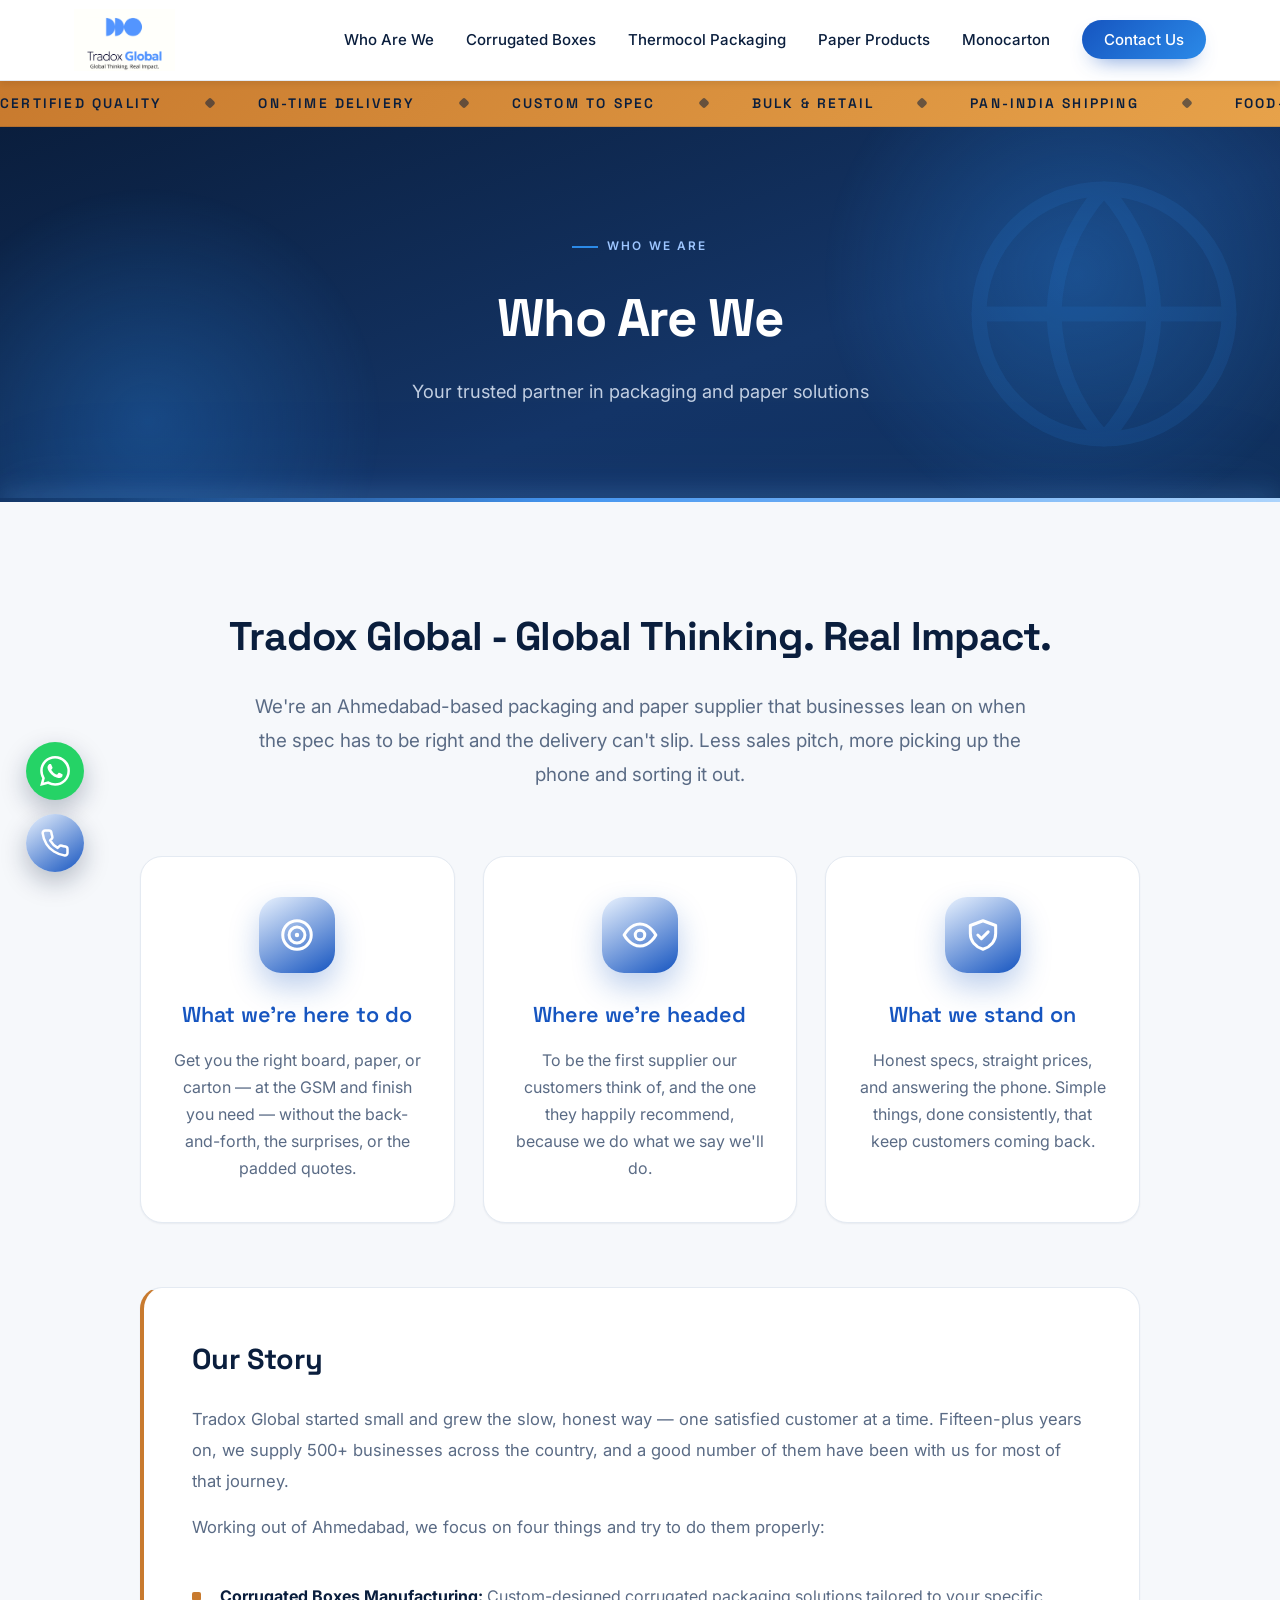
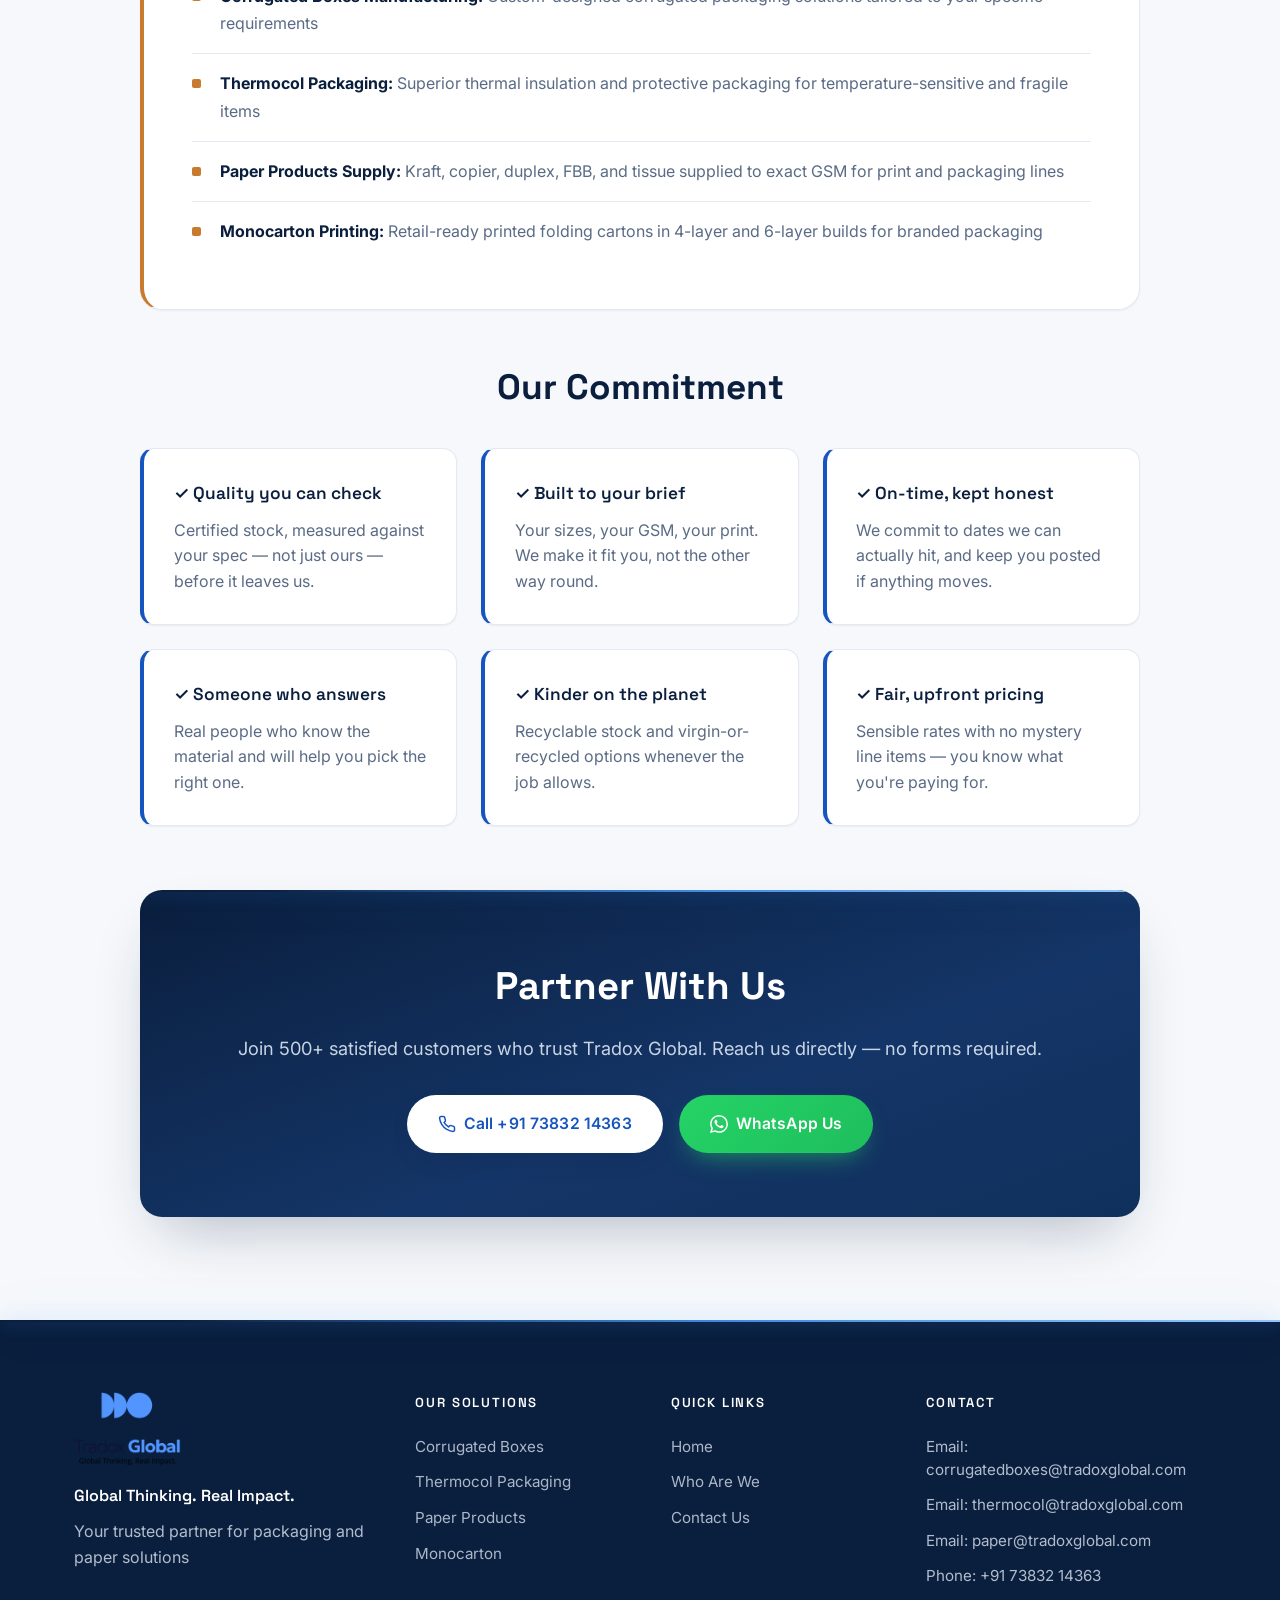
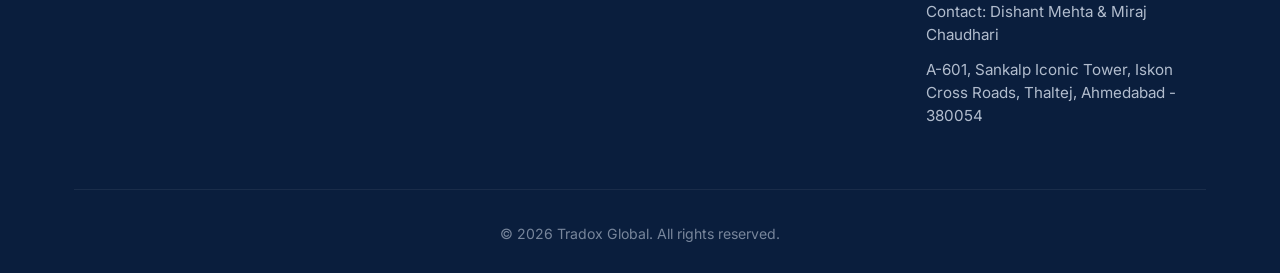
==== about.html @ 4d8f0512 "Add Tradox 'DDO' mark as favicon across all pages Co-authored-by: Cursor <cursoragent@cursor.com>" ====
<!DOCTYPE html>
<html lang="en">
<head>
    <meta charset="UTF-8">
    <meta name="viewport" content="width=device-width, initial-scale=1.0">
    <title>Who Are We - Tradox Global</title>
    <link rel="preconnect" href="https://fonts.googleapis.com">
    <link rel="preconnect" href="https://fonts.gstatic.com" crossorigin>
    <link href="https://fonts.googleapis.com/css2?family=Inter:wght@400;500;600;700&family=Space+Grotesk:wght@500;600;700&display=swap" rel="stylesheet">
    <link rel="stylesheet" href="styles.css">
    <link rel="icon" type="image/svg+xml" href="/favicon.svg">
    <link rel="alternate icon" href="/logo.png">
    <link rel="apple-touch-icon" href="/logo.png">
</head>
<body>
    <!-- Navigation -->
    <nav class="navbar">
        <div class="container">
            <div class="nav-wrapper">
                <div class="logo">
                    <a href="/">
                        <img src="logo.png" alt="Tradox Global" class="logo-img">
                    </a>
                </div>
                <ul class="nav-menu" id="navMenu">
                    <li><a href="/about" class="active">Who Are We</a></li>
                    <li><a href="/corrugated-boxes">Corrugated Boxes</a></li>
                    <li><a href="/thermocol-packaging">Thermocol Packaging</a></li>
                    <li><a href="/paper-products">Paper Products</a></li>
                    <li><a href="/monocarton">Monocarton</a></li>
                    <li><a href="/contact">Contact Us</a></li>
                </ul>
                <button class="mobile-menu-toggle" id="mobileMenuToggle">
                    <span></span>
                    <span></span>
                    <span></span>
                </button>
            </div>
        </div>
    </nav>

    <!-- Capabilities ribbon -->
    <div class="marquee" aria-hidden="true">
        <div class="marquee-track">
            <span class="marquee-item">Certified quality</span>
            <span class="marquee-item">On-time delivery</span>
            <span class="marquee-item">Custom to spec</span>
            <span class="marquee-item">Bulk &amp; retail</span>
            <span class="marquee-item">Pan-India shipping</span>
            <span class="marquee-item">Food-grade options</span>
            <span class="marquee-item">Recyclable stock</span>
            <span class="marquee-item">Engineered protection</span>
            <span class="marquee-item">Certified quality</span>
            <span class="marquee-item">On-time delivery</span>
            <span class="marquee-item">Custom to spec</span>
            <span class="marquee-item">Bulk &amp; retail</span>
            <span class="marquee-item">Pan-India shipping</span>
            <span class="marquee-item">Food-grade options</span>
            <span class="marquee-item">Recyclable stock</span>
            <span class="marquee-item">Engineered protection</span>
        </div>
    </div>

    <!-- Page Hero -->
    <section class="page-hero">
        <div class="page-hero-visual" aria-hidden="true">
            <svg viewBox="0 0 24 24" fill="none" stroke="currentColor" stroke-width="1.2" stroke-linecap="round" stroke-linejoin="round">
                <circle cx="12" cy="12" r="10"></circle>
                <line x1="2" y1="12" x2="22" y2="12"></line>
                <path d="M12 2a15.3 15.3 0 0 1 4 10 15.3 15.3 0 0 1-4 10 15.3 15.3 0 0 1-4-10 15.3 15.3 0 0 1 4-10z"></path>
            </svg>
        </div>
        <div class="container">
            <span class="eyebrow">Who we are</span>
            <h1>Who Are We</h1>
            <p>Your trusted partner in packaging and paper solutions</p>
        </div>
        <div class="page-hero-flute" aria-hidden="true"></div>
    </section>

    <!-- About Section -->
    <section class="products-section">
        <div class="container">
            <div class="about-content">
                <div class="about-intro">
                    <h2>Tradox Global - Global Thinking. Real Impact.</h2>
                    <p class="lead-text">We're an Ahmedabad-based packaging and paper supplier that businesses lean on when the spec has to be right and the delivery can't slip. Less sales pitch, more picking up the phone and sorting it out.</p>
                </div>

                <div class="about-grid">
                    <div class="about-card">
                        <div class="about-icon">
                            <svg viewBox="0 0 24 24" aria-hidden="true">
                                <circle cx="12" cy="12" r="9"/>
                                <circle cx="12" cy="12" r="5"/>
                                <circle cx="12" cy="12" r="1.4" fill="currentColor" stroke="none"/>
                            </svg>
                        </div>
                        <h3>What we're here to do</h3>
                        <p>Get you the right board, paper, or carton — at the GSM and finish you need — without the back-and-forth, the surprises, or the padded quotes.</p>
                    </div>

                    <div class="about-card">
                        <div class="about-icon">
                            <svg viewBox="0 0 24 24" aria-hidden="true">
                                <path d="M2 12s3.6-7 10-7 10 7 10 7-3.6 7-10 7S2 12 2 12Z"/>
                                <circle cx="12" cy="12" r="3"/>
                            </svg>
                        </div>
                        <h3>Where we're headed</h3>
                        <p>To be the first supplier our customers think of, and the one they happily recommend, because we do what we say we'll do.</p>
                    </div>

                    <div class="about-card">
                        <div class="about-icon">
                            <svg viewBox="0 0 24 24" aria-hidden="true">
                                <path d="M12 3 L20 6 V11 C20 16 16.5 19.5 12 21 C7.5 19.5 4 16 4 11 V6 Z"/>
                                <path d="M8.75 12 L11 14.25 L15.25 10"/>
                            </svg>
                        </div>
                        <h3>What we stand on</h3>
                        <p>Honest specs, straight prices, and answering the phone. Simple things, done consistently, that keep customers coming back.</p>
                    </div>
                </div>

                <div class="about-story">
                    <h2>Our Story</h2>
                    <p>Tradox Global started small and grew the slow, honest way — one satisfied customer at a time. Fifteen-plus years on, we supply 500+ businesses across the country, and a good number of them have been with us for most of that journey.</p>
                    <p>Working out of Ahmedabad, we focus on four things and try to do them properly:</p>
                    <ul class="about-list">
                        <li><strong>Corrugated Boxes Manufacturing:</strong> Custom-designed corrugated packaging solutions tailored to your specific requirements</li>
                        <li><strong>Thermocol Packaging:</strong> Superior thermal insulation and protective packaging for temperature-sensitive and fragile items</li>
                        <li><strong>Paper Products Supply:</strong> Kraft, copier, duplex, FBB, and tissue supplied to exact GSM for print and packaging lines</li>
                        <li><strong>Monocarton Printing:</strong> Retail-ready printed folding cartons in 4-layer and 6-layer builds for branded packaging</li>
                    </ul>
                </div>

                <div class="about-commitment">
                    <h2>Our Commitment</h2>
                    <div class="commitment-grid">
                        <div class="commitment-item">
                            <h4>✓ Quality you can check</h4>
                            <p>Certified stock, measured against your spec — not just ours — before it leaves us.</p>
                        </div>
                        <div class="commitment-item">
                            <h4>✓ Built to your brief</h4>
                            <p>Your sizes, your GSM, your print. We make it fit you, not the other way round.</p>
                        </div>
                        <div class="commitment-item">
                            <h4>✓ On-time, kept honest</h4>
                            <p>We commit to dates we can actually hit, and keep you posted if anything moves.</p>
                        </div>
                        <div class="commitment-item">
                            <h4>✓ Someone who answers</h4>
                            <p>Real people who know the material and will help you pick the right one.</p>
                        </div>
                        <div class="commitment-item">
                            <h4>✓ Kinder on the planet</h4>
                            <p>Recyclable stock and virgin-or-recycled options whenever the job allows.</p>
                        </div>
                        <div class="commitment-item">
                            <h4>✓ Fair, upfront pricing</h4>
                            <p>Sensible rates with no mystery line items — you know what you're paying for.</p>
                        </div>
                    </div>
                </div>

                <div class="about-cta">
                    <h2>Partner With Us</h2>
                    <p>Join 500+ satisfied customers who trust Tradox Global. Reach us directly &mdash; no forms required.</p>
                    <div class="cta-buttons">
                        <a href="tel:+917383214363" class="btn btn-white">
                            <svg viewBox="0 0 24 24" fill="none" stroke="currentColor" stroke-width="2" stroke-linecap="round" stroke-linejoin="round"><path d="M22 16.92v3a2 2 0 0 1-2.18 2 19.79 19.79 0 0 1-8.63-3.07 19.5 19.5 0 0 1-6-6 19.79 19.79 0 0 1-3.07-8.67A2 2 0 0 1 4.11 2h3a2 2 0 0 1 2 1.72c.13.96.36 1.9.7 2.81a2 2 0 0 1-.45 2.11L8.09 9.91a16 16 0 0 0 6 6l1.27-1.27a2 2 0 0 1 2.11-.45c.9.34 1.85.57 2.81.7A2 2 0 0 1 22 16.92z"></path></svg>
                            Call +91 73832 14363
                        </a>
                        <a href="https://wa.me/917383214363" class="btn btn-whatsapp" target="_blank" rel="noopener">
                            <svg viewBox="0 0 24 24" fill="currentColor" aria-hidden="true"><path d="M17.472 14.382c-.297-.149-1.758-.867-2.03-.967-.273-.099-.471-.148-.67.15-.197.297-.767.966-.94 1.164-.173.199-.347.223-.644.075-.297-.15-1.255-.463-2.39-1.475-.883-.788-1.48-1.761-1.653-2.059-.173-.297-.018-.458.13-.606.134-.133.298-.347.446-.52.149-.174.198-.298.298-.497.099-.198.05-.371-.025-.52-.075-.149-.669-1.612-.916-2.207-.242-.579-.487-.5-.669-.51-.173-.008-.371-.01-.57-.01-.198 0-.52.074-.792.372-.272.297-1.04 1.016-1.04 2.479 0 1.462 1.065 2.875 1.213 3.074.149.198 2.096 3.2 5.077 4.487.709.306 1.262.489 1.694.625.712.227 1.36.195 1.871.118.571-.085 1.758-.719 2.006-1.413.248-.694.248-1.289.173-1.413-.074-.124-.272-.198-.57-.347m-5.421 7.403h-.004a9.87 9.87 0 01-5.031-1.378l-.361-.214-3.741.982.998-3.648-.235-.374a9.86 9.86 0 01-1.51-5.26c.001-5.45 4.436-9.884 9.888-9.884 2.64 0 5.122 1.03 6.988 2.898a9.825 9.825 0 012.893 6.994c-.003 5.45-4.437 9.884-9.885 9.884m8.413-18.297A11.815 11.815 0 0012.05 0C5.495 0 .16 5.335.157 11.892c0 2.096.547 4.142 1.588 5.945L.057 24l6.305-1.654a11.882 11.882 0 005.683 1.448h.005c6.554 0 11.89-5.335 11.893-11.893a11.821 11.821 0 00-3.48-8.413z"></path></svg>
                            WhatsApp Us
                        </a>
                    </div>
                </div>
            </div>
        </div>
    </section>

    <!-- Footer -->
    <footer class="footer">
        <div class="container">
            <div class="footer-grid">
                <div class="footer-col">
                    <img src="logo-white.png" alt="Tradox Global" class="footer-logo">
                    <p class="footer-tagline">Global Thinking. Real Impact.</p>
                    <p>Your trusted partner for packaging and paper solutions</p>
                </div>
                
                <div class="footer-col">
                    <h4>Our Solutions</h4>
                    <ul>
                        <li><a href="/corrugated-boxes">Corrugated Boxes</a></li>
                        <li><a href="/thermocol-packaging">Thermocol Packaging</a></li>
                        <li><a href="/paper-products">Paper Products</a></li>
                    <li><a href="/monocarton">Monocarton</a></li>
                    </ul>
                </div>
                
                <div class="footer-col">
                    <h4>Quick Links</h4>
                    <ul>
                        <li><a href="/">Home</a></li>
                        <li><a href="/about">Who Are We</a></li>
                        <li><a href="/contact">Contact Us</a></li>
                    </ul>
                </div>
                
                <div class="footer-col">
                    <h4>Contact</h4>
                    <ul>
                        <li>Email: corrugatedboxes@tradoxglobal.com</li>
                        <li>Email: thermocol@tradoxglobal.com</li>
                        <li>Email: paper@tradoxglobal.com</li>
                        <li>Phone: +91 73832 14363</li>
                        <li>Contact: Dishant Mehta &amp; Miraj Chaudhari</li>
                        <li>A-601, Sankalp Iconic Tower, Iskon Cross Roads, Thaltej, Ahmedabad - 380054</li>
                    </ul>
                </div>
            </div>
            
            <div class="footer-bottom">
                <p>&copy; 2026 Tradox Global. All rights reserved.</p>
            </div>
        </div>
    </footer>

    <!-- Floating quick-contact buttons (Google Ads / GA4 trackable) -->
    <div class="floating-contact" aria-label="Quick contact">
        <a href="https://wa.me/917383214363?text=Hi%20Tradox%20Global%2C%20I%27d%20like%20to%20enquire%20about%20your%20products." class="fab fab-whatsapp" target="_blank" rel="noopener" data-ga-event="whatsapp_click" data-ga-label="floating_button" aria-label="Chat with us on WhatsApp">
            <svg viewBox="0 0 24 24" fill="currentColor" aria-hidden="true"><path d="M17.472 14.382c-.297-.149-1.758-.867-2.03-.967-.273-.099-.471-.148-.67.15-.197.297-.767.966-.94 1.164-.173.199-.347.223-.644.075-.297-.15-1.255-.463-2.39-1.475-.883-.788-1.48-1.761-1.653-2.059-.173-.297-.018-.458.13-.606.134-.133.298-.347.446-.52.149-.174.198-.298.298-.497.099-.198.05-.371-.025-.52-.075-.149-.669-1.612-.916-2.207-.242-.579-.487-.5-.669-.51-.173-.008-.371-.01-.57-.01-.198 0-.52.074-.792.372-.272.297-1.04 1.016-1.04 2.479 0 1.462 1.065 2.875 1.213 3.074.149.198 2.096 3.2 5.077 4.487.709.306 1.262.489 1.694.625.712.227 1.36.195 1.871.118.571-.085 1.758-.719 2.006-1.413.248-.694.248-1.289.173-1.413-.074-.124-.272-.198-.57-.347m-5.421 7.403h-.004a9.87 9.87 0 01-5.031-1.378l-.361-.214-3.741.982.998-3.648-.235-.374a9.86 9.86 0 01-1.51-5.26c.001-5.45 4.436-9.884 9.888-9.884 2.64 0 5.122 1.03 6.988 2.898a9.825 9.825 0 012.893 6.994c-.003 5.45-4.437 9.884-9.885 9.884m8.413-18.297A11.815 11.815 0 0012.05 0C5.495 0 .16 5.335.157 11.892c0 2.096.547 4.142 1.588 5.945L.057 24l6.305-1.654a11.882 11.882 0 005.683 1.448h.005c6.554 0 11.89-5.335 11.893-11.893a11.821 11.821 0 00-3.48-8.413z"></path></svg>
            <span class="fab-label">Chat on WhatsApp</span>
        </a>
        <a href="tel:+917383214363" class="fab fab-call" data-ga-event="call_click" data-ga-label="floating_button" aria-label="Call us">
            <svg viewBox="0 0 24 24" fill="none" stroke="currentColor" stroke-width="2" stroke-linecap="round" stroke-linejoin="round"><path d="M22 16.92v3a2 2 0 0 1-2.18 2 19.79 19.79 0 0 1-8.63-3.07 19.5 19.5 0 0 1-6-6 19.79 19.79 0 0 1-3.07-8.67A2 2 0 0 1 4.11 2h3a2 2 0 0 1 2 1.72c.13.96.36 1.9.7 2.81a2 2 0 0 1-.45 2.11L8.09 9.91a16 16 0 0 0 6 6l1.27-1.27a2 2 0 0 1 2.11-.45c.9.34 1.85.57 2.81.7A2 2 0 0 1 22 16.92z"></path></svg>
            <span class="fab-label">Call us</span>
        </a>
    </div>

    <script src="script.js"></script>
</body>
</html>
---- styles.css ----
/* ============================================================
   Tradox Global — Design System
   Direction: royal-blue "corporate trust" (ref: GCA) grounded in
   the product's own material — corrugated kraft + a fluted signature.
   Display: Space Grotesk · Body: Inter
   ============================================================ */

/* ---------- Reset ---------- */
*,
*::before,
*::after {
    margin: 0;
    padding: 0;
    box-sizing: border-box;
}

:root {
    /* Blue trust family */
    --ink: #0A1E3D;
    --ink-2: #12294D;
    --blue: #1655C0;
    --blue-2: #2B8AE8;
    --sky: #E9F2FE;
    --sky-line: #CFE2FB;

    /* Kraft accent — the corrugated-board note */
    --kraft: #C87A2E;
    --kraft-soft: #E7A24A;

    /* Neutrals */
    --paper: #F6F8FB;
    --card: #FFFFFF;
    --text: #14213A;
    --muted: #5A6B85;
    --line: #E4EAF2;
    --white: #FFFFFF;

    /* Effects */
    --shadow-sm: 0 1px 2px rgba(10, 30, 61, 0.06);
    --shadow: 0 10px 30px -12px rgba(10, 30, 61, 0.18);
    --shadow-lg: 0 28px 60px -24px rgba(10, 30, 61, 0.32);
    --ring: 0 0 0 1px var(--line);

    --r: 14px;
    --r-lg: 22px;
    --r-pill: 999px;

    --grad-blue: linear-gradient(135deg, #1655C0 0%, #2B8AE8 100%);
    --grad-ink: linear-gradient(160deg, #0A1E3D 0%, #143567 60%, #10305C 100%);

    /* Fluted divider (corrugated board edge) */
    --flute: url("data:image/svg+xml,%3Csvg xmlns='http://www.w3.org/2000/svg' width='36' height='14' viewBox='0 0 36 14'%3E%3Cpath d='M0 12 Q9 2 18 12 T36 12' fill='none' stroke='%23C87A2E' stroke-width='2'/%3E%3C/svg%3E");
    /* Same wave as an alpha mask so it can take any accent color */
    --flute-mask: url("data:image/svg+xml,%3Csvg xmlns='http://www.w3.org/2000/svg' width='36' height='12' viewBox='0 0 36 12'%3E%3Cpath d='M0 10 Q9 1 18 10 T36 10' fill='none' stroke='%23000' stroke-width='2.4'/%3E%3C/svg%3E");

    --section-y: clamp(4rem, 8vw, 7rem);

    /* Per-page accent (overridden by body theme classes) */
    --page-accent: #1655C0;
    --page-accent-2: #2B8AE8;
    --page-tint: #EAF2FE;
    --page-glow: rgba(43, 138, 232, 0.30);
}

/* Interior page themes, grounded in each product's material */
body.theme-kraft { --page-accent: #C0731F; --page-accent-2: #E7A24A; --page-tint: #FBF0E1; --page-glow: rgba(200, 122, 46, 0.34); }
body.theme-cyan  { --page-accent: #1487A6; --page-accent-2: #35B5D1; --page-tint: #E2F4F9; --page-glow: rgba(53, 181, 209, 0.32); }
body.theme-paper { --page-accent: #3F8552; --page-accent-2: #5FB27A; --page-tint: #E7F5EC; --page-glow: rgba(95, 178, 122, 0.32); }
body.theme-mono  { --page-accent: #7A4FB0; --page-accent-2: #A579D8; --page-tint: #F1EAFB; --page-glow: rgba(165, 121, 216, 0.32); }

/* ---------- Base ---------- */
html {
    scroll-behavior: smooth;
}

body {
    font-family: 'Inter', -apple-system, BlinkMacSystemFont, 'Segoe UI', Roboto, sans-serif;
    color: var(--text);
    background: var(--white);
    line-height: 1.65;
    -webkit-font-smoothing: antialiased;
    text-rendering: optimizeLegibility;
    overflow-x: hidden;
}

h1, h2, h3, h4,
.hero-title,
.stat-number,
.feature-index {
    font-family: 'Space Grotesk', 'Inter', sans-serif;
}

img { max-width: 100%; display: block; }

a { color: inherit; }

::selection {
    background: var(--kraft-soft);
    color: var(--ink);
}

.container {
    max-width: 1180px;
    margin: 0 auto;
    padding: 0 24px;
}

/* Shared eyebrow label — utility face, technical tracking */
.eyebrow {
    display: inline-flex;
    align-items: center;
    flex-wrap: wrap;
    gap: 0.35rem 0.55rem;
    max-width: 100%;
    font-size: 0.74rem;
    font-weight: 600;
    letter-spacing: 0.18em;
    text-transform: uppercase;
    color: var(--blue);
}

.eyebrow::before {
    content: "";
    width: 26px;
    height: 2px;
    background: var(--kraft);
    display: inline-block;
}

/* ---------- Section header ---------- */
.section-header {
    max-width: 640px;
    margin: 0 auto 3.25rem;
    text-align: center;
}

.section-header .eyebrow {
    justify-content: center;
    margin-bottom: 1rem;
}

.section-header h2 {
    font-size: clamp(1.9rem, 3.4vw, 2.6rem);
    font-weight: 700;
    line-height: 1.1;
    letter-spacing: -0.02em;
    color: var(--ink);
    margin-bottom: 0.9rem;
}

.section-header p {
    font-size: 1.06rem;
    color: var(--muted);
}

/* ---------- Buttons ---------- */
.btn {
    --pad-y: 15px;
    --pad-x: 30px;
    padding: var(--pad-y) var(--pad-x);
    border-radius: var(--r-pill);
    text-decoration: none;
    font-weight: 600;
    font-size: 0.98rem;
    letter-spacing: 0.01em;
    display: inline-flex;
    align-items: center;
    gap: 0.5rem;
    cursor: pointer;
    border: 1.5px solid transparent;
    transition: transform 0.25s ease, box-shadow 0.25s ease, background 0.25s ease, color 0.25s ease;
    position: relative;
    isolation: isolate;
}

.btn-primary {
    background: var(--grad-blue);
    color: var(--white);
    box-shadow: 0 12px 26px -12px rgba(22, 85, 192, 0.7);
}

.btn-primary:hover {
    transform: translateY(-3px);
    box-shadow: 0 20px 38px -14px rgba(22, 85, 192, 0.75);
}

/* Animated gradient ring — the trust cue borrowed from the reference,
   used only on the hero's primary action. */
@property --ring-angle {
    syntax: "<angle>";
    initial-value: 0deg;
    inherits: false;
}

@keyframes ringSpin {
    to { --ring-angle: 360deg; }
}

.btn-ring::before {
    content: "";
    position: absolute;
    inset: 0;
    border-radius: inherit;
    padding: 1.6px;
    background: conic-gradient(from var(--ring-angle),
        transparent 0deg, var(--kraft-soft) 90deg, #BFE0FF 180deg, var(--kraft-soft) 270deg, transparent 360deg);
    -webkit-mask: linear-gradient(#000 0 0) content-box, linear-gradient(#000 0 0);
    mask: linear-gradient(#000 0 0) content-box, linear-gradient(#000 0 0);
    -webkit-mask-composite: xor;
    mask-composite: exclude;
    animation: ringSpin 4s linear infinite;
    z-index: -1;
}

.btn-outline {
    background: transparent;
    color: var(--white);
    border-color: rgba(255, 255, 255, 0.45);
}

.btn-outline:hover {
    background: rgba(255, 255, 255, 0.1);
    border-color: var(--white);
    transform: translateY(-3px);
}

/* Ghost / white button (on dark CTA bands) */
.btn-white {
    background: var(--white);
    color: var(--blue);
    box-shadow: var(--shadow);
}

.btn-white:hover {
    transform: translateY(-3px);
    box-shadow: var(--shadow-lg);
    color: var(--ink);
}

.btn-large {
    --pad-y: 18px;
    --pad-x: 42px;
    font-size: 1.05rem;
}

/* WhatsApp action button */
.btn-whatsapp {
    background: linear-gradient(135deg, #25D366, #1EBE5D);
    color: var(--white);
    box-shadow: 0 12px 26px -12px rgba(37, 211, 102, 0.7);
}

.btn-whatsapp:hover {
    transform: translateY(-3px);
    box-shadow: 0 20px 38px -14px rgba(37, 211, 102, 0.8);
    color: var(--white);
}

.btn svg { width: 18px; height: 18px; flex-shrink: 0; }

/* Dual action group on CTA bands */
.cta-buttons {
    display: flex;
    gap: 1rem;
    justify-content: center;
    flex-wrap: wrap;
}

/* ---------- Navbar ---------- */
.navbar {
    position: sticky;
    top: 0;
    z-index: 1000;
    background: rgba(255, 255, 255, 0.82);
    backdrop-filter: saturate(180%) blur(14px);
    -webkit-backdrop-filter: saturate(180%) blur(14px);
    border-bottom: 1px solid var(--line);
    transition: box-shadow 0.3s ease;
}

.nav-wrapper {
    display: flex;
    justify-content: space-between;
    align-items: center;
    padding: 0.55rem 0;
}

.logo a { display: block; transition: opacity 0.3s ease; }
.logo a:hover { opacity: 0.85; }

.logo-img {
    height: 62px;
    width: auto;
    cursor: pointer;
}

.nav-menu {
    display: flex;
    list-style: none;
    gap: 2rem;
    align-items: center;
}

.nav-menu a {
    text-decoration: none;
    color: var(--ink);
    font-weight: 500;
    font-size: 0.94rem;
    position: relative;
    padding: 4px 0;
    transition: color 0.25s ease;
}

.nav-menu a:not(.active)::after {
    content: "";
    position: absolute;
    left: 0;
    bottom: -2px;
    width: 0;
    height: 2px;
    background: var(--kraft);
    transition: width 0.25s ease;
}

.nav-menu a:hover::after { width: 100%; }
.nav-menu a:hover { color: var(--blue); }

/* Contact Us as a solid pill */
.nav-menu li:last-child a {
    background: var(--grad-blue);
    color: var(--white);
    padding: 10px 22px;
    border-radius: var(--r-pill);
    box-shadow: 0 10px 22px -12px rgba(22, 85, 192, 0.8);
}

.nav-menu li:last-child a::after { display: none; }

.nav-menu li:last-child a:hover {
    color: var(--white);
    transform: translateY(-2px);
}

.nav-menu li:last-child a.active {
    background: var(--grad-blue);
    color: var(--white);
}

.mobile-menu-toggle {
    display: none;
    flex-direction: column;
    gap: 5px;
    background: none;
    border: none;
    cursor: pointer;
    padding: 6px;
}

.mobile-menu-toggle span {
    width: 26px;
    height: 2.5px;
    border-radius: 2px;
    background: var(--ink);
    transition: all 0.3s ease;
}

.mobile-menu-toggle.active span:nth-child(1) { transform: translateY(7.5px) rotate(45deg); }
.mobile-menu-toggle.active span:nth-child(2) { opacity: 0; }
.mobile-menu-toggle.active span:nth-child(3) { transform: translateY(-7.5px) rotate(-45deg); }

/* ---------- Hero ---------- */
.hero {
    position: relative;
    background: var(--grad-ink);
    color: var(--white);
    padding: clamp(3.5rem, 7vw, 6rem) 0 clamp(5rem, 9vw, 7.5rem);
    overflow: hidden;
}

/* Ambient glows */
.hero::before {
    content: "";
    position: absolute;
    top: -20%;
    right: -10%;
    width: 60vw;
    height: 60vw;
    max-width: 780px;
    max-height: 780px;
    background: radial-gradient(circle, rgba(43, 138, 232, 0.35) 0%, transparent 62%);
    pointer-events: none;
    will-change: transform;
    animation: glowDriftA 22s ease-in-out infinite;
}

.hero::after {
    content: "";
    position: absolute;
    bottom: -30%;
    left: -8%;
    width: 46vw;
    height: 46vw;
    max-width: 560px;
    max-height: 560px;
    background: radial-gradient(circle, rgba(200, 122, 46, 0.22) 0%, transparent 65%);
    pointer-events: none;
    will-change: transform;
    animation: glowDriftB 28s ease-in-out infinite;
}

@keyframes glowDriftA {
    0%, 100% { transform: translate(0, 0) scale(1); }
    50% { transform: translate(-4%, 5%) scale(1.14); }
}

@keyframes glowDriftB {
    0%, 100% { transform: translate(0, 0) scale(1); }
    50% { transform: translate(6%, -4%) scale(1.18); }
}

.hero > .container {
    position: relative;
    z-index: 2;
    display: grid;
    grid-template-columns: 1.05fr 0.95fr;
    gap: clamp(2rem, 5vw, 4.5rem);
    align-items: center;
}

.hero-content { text-align: left; max-width: 560px; min-width: 0; }

.hero .eyebrow { color: #9EC6FF; margin-bottom: 1.5rem; }
.hero .eyebrow::before { background: var(--kraft-soft); }

.hero-title {
    font-size: clamp(2.3rem, 5.6vw, 4rem);
    font-weight: 700;
    line-height: 1.03;
    letter-spacing: -0.03em;
    margin-bottom: 1.25rem;
    overflow-wrap: break-word;
}

.hero-title .accent {
    color: transparent;
    background: linear-gradient(100deg, var(--kraft) 0%, var(--kraft-soft) 30%, #FFD9A6 50%, var(--kraft-soft) 70%, var(--kraft) 100%);
    background-size: 220% auto;
    -webkit-background-clip: text;
    background-clip: text;
    animation: accentShimmer 6s ease-in-out infinite;
}

@keyframes accentShimmer {
    0%, 100% { background-position: 0% center; }
    50% { background-position: 100% center; }
}

.hero-subtitle {
    display: none; /* legacy — replaced by refined description */
}

.hero-description {
    font-size: 1.14rem;
    line-height: 1.7;
    color: rgba(233, 242, 254, 0.86);
    margin-bottom: 2.25rem;
    max-width: 520px;
}

.hero-cta {
    display: flex;
    gap: 1rem;
    flex-wrap: wrap;
}

/* Hero visual — stacked corrugated cartons in CSS/SVG */
.hero-visual {
    position: relative;
    justify-self: center;
    width: 100%;
    max-width: 420px;
    min-width: 0;
    aspect-ratio: 1 / 1;
    display: flex;
    align-items: center;
    justify-content: center;
}

.hero-visual .box-card {
    position: absolute;
    border-radius: 18px;
    background: rgba(255, 255, 255, 0.06);
    border: 1px solid rgba(255, 255, 255, 0.16);
    backdrop-filter: blur(6px);
    box-shadow: 0 30px 60px -30px rgba(0, 0, 0, 0.6);
}

.hero-visual .box-back {
    width: 74%;
    height: 74%;
    top: 6%;
    right: 4%;
    background: linear-gradient(160deg, rgba(43, 138, 232, 0.22), rgba(255, 255, 255, 0.03));
    animation: floatY 9s ease-in-out infinite;
}

.hero-visual .box-mid {
    width: 62%;
    height: 62%;
    bottom: 8%;
    left: 2%;
    background: linear-gradient(160deg, rgba(200, 122, 46, 0.2), rgba(255, 255, 255, 0.03));
    border-color: rgba(231, 162, 74, 0.4);
    animation: floatY 7.5s ease-in-out infinite;
    animation-delay: -1.5s;
}

@keyframes floatY {
    0%, 100% { transform: translateY(0); }
    50% { transform: translateY(-16px); }
}

.hero-visual .box-front {
    position: relative;
    z-index: 3;
    width: 58%;
    aspect-ratio: 1 / 1;
    display: grid;
    place-items: center;
    background: linear-gradient(155deg, rgba(255, 255, 255, 0.14), rgba(255, 255, 255, 0.04));
    border: 1px solid rgba(255, 255, 255, 0.3);
    color: #DCEBFF;
    animation: floatY 6s ease-in-out infinite;
}

.hero-visual .box-front svg { animation: rockGently 9s ease-in-out infinite; }

@keyframes rockGently {
    0%, 100% { transform: rotate(-5deg); }
    50% { transform: rotate(5deg); }
}

.hero-visual .box-front svg { width: 46%; height: 46%; }

/* Corrugated flute strip inside the front card */
.hero-visual .flute-strip {
    position: absolute;
    left: 8%;
    right: 8%;
    bottom: 12%;
    height: 14px;
    background-image: var(--flute);
    background-repeat: repeat-x;
    background-size: 36px 14px;
    opacity: 0.9;
    animation: fluteConveyor 1.4s linear infinite;
}

@keyframes fluteConveyor {
    to { background-position-x: -36px; }
}

/* ---------- Fluted divider between sections ---------- */
.flute-divider {
    height: 14px;
    background-image: var(--flute);
    background-repeat: repeat-x;
    background-size: 36px 14px;
    opacity: 0.55;
}

/* ---------- Hero stats — slim glass strip at the bottom of the hero ---------- */
.hero-stats {
    position: relative;
    z-index: 2;
    margin-top: clamp(2.5rem, 5vw, 3.75rem);
}

.stats-row {
    display: grid;
    grid-template-columns: repeat(5, 1fr);
    background: rgba(255, 255, 255, 0.05);
    border: 1px solid rgba(255, 255, 255, 0.12);
    border-radius: var(--r);
    overflow: hidden;
    backdrop-filter: blur(6px);
    -webkit-backdrop-filter: blur(6px);
}

.stat-item {
    display: flex;
    align-items: center;
    gap: 0.75rem;
    padding: 0.9rem 1.15rem;
    border-left: 1px solid rgba(255, 255, 255, 0.09);
    transition: background 0.3s ease;
}

.stat-item:first-child { border-left: none; }
.stat-item:hover { background: rgba(255, 255, 255, 0.05); }

.stat-icon {
    flex: none;
    width: 38px;
    height: 38px;
    display: grid;
    place-items: center;
    border-radius: 10px;
    color: #9EC6FF;
    background: linear-gradient(140deg, rgba(43, 138, 232, 0.28), rgba(43, 138, 232, 0.07));
    border: 1px solid rgba(158, 198, 255, 0.26);
    transition: color 0.3s ease, transform 0.3s ease;
}

.stat-icon svg { width: 18px; height: 18px; }
.stat-item:hover .stat-icon { color: var(--kraft-soft); transform: scale(1.06); }

.stat-text { min-width: 0; text-align: left; }

.stat-number {
    font-size: 1.5rem;
    font-weight: 700;
    letter-spacing: -0.02em;
    line-height: 1.05;
    color: #EAF2FE;
    background: linear-gradient(120deg, #FFFFFF 0%, #8FBBFF 100%);
    -webkit-background-clip: text;
    background-clip: text;
    -webkit-text-fill-color: transparent;
}

.stat-label {
    font-size: 0.76rem;
    color: rgba(233, 242, 254, 0.66);
    font-weight: 500;
    letter-spacing: 0.01em;
    line-height: 1.2;
}

/* ---------- Capabilities ribbon (continuous motion, top bar) ---------- */
.marquee {
    position: relative;
    background: linear-gradient(135deg, var(--kraft) 0%, var(--kraft-soft) 100%);
    color: var(--ink);
    padding: 0.7rem 0;
    overflow: hidden;
    border-bottom: 1px solid rgba(10, 30, 61, 0.12);
}

.marquee-track {
    display: flex;
    align-items: center;
    width: max-content;
    gap: 2.75rem;
    animation: marqueeScroll 34s linear infinite;
}

.marquee:hover .marquee-track { animation-play-state: paused; }

@keyframes marqueeScroll {
    from { transform: translateX(0); }
    to { transform: translateX(-50%); }
}

.marquee-item {
    display: inline-flex;
    align-items: center;
    gap: 2.75rem;
    font-family: 'Space Grotesk', sans-serif;
    font-size: 0.86rem;
    font-weight: 600;
    letter-spacing: 0.16em;
    text-transform: uppercase;
    color: var(--ink);
    white-space: nowrap;
}

.marquee-item::after {
    content: "";
    width: 8px;
    height: 8px;
    background: rgba(10, 30, 61, 0.55);
    transform: rotate(45deg);
    border-radius: 2px;
    flex: none;
}

/* ---------- Section rhythm ---------- */
.solutions,
.why-choose-us,
.industries {
    padding: var(--section-y) 0;
}

.solutions { background: var(--paper); }
.why-choose-us { background: var(--white); }
.industries { background: var(--white); }

/* Landing-page "Why Tradox" runs on a dark blue band */
.why-choose-dark {
    background: var(--grad-ink);
    color: var(--white);
}

.why-choose-dark .section-header h2 { color: var(--white); }
.why-choose-dark .section-header p { color: rgba(233, 242, 254, 0.72); }
.why-choose-dark .eyebrow { color: #9EC6FF; }

.why-choose-dark .feature-item {
    background: rgba(255, 255, 255, 0.05);
    border-color: rgba(255, 255, 255, 0.12);
}

.why-choose-dark .feature-item:hover {
    border-color: rgba(74, 160, 255, 0.5);
}

.why-choose-dark .feature-item h3 { color: var(--white); }
.why-choose-dark .feature-item p { color: rgba(233, 242, 254, 0.72); }
.why-choose-dark .feature-number { color: #9EC6FF; }
.why-choose-dark .feature-number::before { background: #9EC6FF; }

/* ---------- Solutions cards ---------- */
.solutions-grid {
    display: grid;
    grid-template-columns: repeat(auto-fit, minmax(300px, 1fr));
    gap: 1.75rem;
}

/* Per-division accent tokens, grounded in each material */
.solution-card {
    --accent: #1655C0;
    --accent-2: #2B8AE8;
    --tint: #EAF2FE;
    position: relative;
    display: flex;
    flex-direction: column;
    background: var(--card);
    border-radius: var(--r-lg);
    box-shadow: var(--shadow-sm);
    border: 1px solid var(--line);
    transition: transform 0.35s cubic-bezier(0.22, 1, 0.36, 1), box-shadow 0.35s ease, border-color 0.3s ease;
    overflow: hidden;
}

.solution-card.sc-kraft { --accent: #C0731F; --accent-2: #E7A24A; --tint: #FBF0E1; }
.solution-card.sc-cyan  { --accent: #1487A6; --accent-2: #35B5D1; --tint: #E2F4F9; }
.solution-card.sc-paper { --accent: #3F8552; --accent-2: #5FB27A; --tint: #E7F5EC; }
.solution-card.sc-mono  { --accent: #7A4FB0; --accent-2: #A579D8; --tint: #F1EAFB; }

.solution-card:hover {
    transform: translateY(-10px);
    box-shadow: var(--shadow-lg);
    border-color: color-mix(in srgb, var(--accent) 45%, var(--line));
}

/* Media band — themed gradient + ghost watermark + fluted baseline */
.solution-media {
    position: relative;
    padding: 1.6rem 1.9rem 1.5rem;
    min-height: 132px;
    background:
        radial-gradient(120% 140% at 100% 0%, color-mix(in srgb, var(--accent) 16%, transparent), transparent 60%),
        linear-gradient(160deg, var(--tint), var(--card));
    display: flex;
    flex-direction: column;
    justify-content: space-between;
    overflow: hidden;
}

.solution-index {
    position: relative;
    z-index: 2;
    align-self: flex-start;
    font-family: 'Space Grotesk', monospace;
    font-size: 0.72rem;
    font-weight: 600;
    letter-spacing: 0.16em;
    text-transform: uppercase;
    color: var(--accent);
    background: color-mix(in srgb, var(--accent) 12%, var(--white));
    border: 1px solid color-mix(in srgb, var(--accent) 24%, transparent);
    padding: 0.3rem 0.7rem;
    border-radius: var(--r-pill);
}

.solution-icon {
    position: relative;
    z-index: 2;
    width: 62px;
    height: 62px;
    background: linear-gradient(140deg, var(--accent), var(--accent-2));
    color: var(--white);
    border-radius: 16px;
    display: flex;
    align-items: center;
    justify-content: center;
    box-shadow: 0 14px 26px -14px color-mix(in srgb, var(--accent) 90%, transparent);
    transition: transform 0.4s cubic-bezier(0.22, 1, 0.36, 1);
}

.solution-icon svg { width: 30px; height: 30px; }

.solution-card:hover .solution-icon {
    transform: translateY(-2px) rotate(-6deg) scale(1.06);
}

.solution-watermark {
    position: absolute;
    z-index: 1;
    right: -18px;
    top: 50%;
    transform: translateY(-50%);
    width: 150px;
    height: 150px;
    color: var(--accent);
    opacity: 0.1;
    transition: transform 0.5s cubic-bezier(0.22, 1, 0.36, 1), opacity 0.4s ease;
}

.solution-card:hover .solution-watermark {
    transform: translateY(-50%) rotate(8deg) scale(1.12);
    opacity: 0.16;
}

.solution-flute {
    position: absolute;
    left: 0; right: 0; bottom: 0;
    height: 12px;
    background: var(--accent);
    -webkit-mask: var(--flute-mask) repeat-x;
    mask: var(--flute-mask) repeat-x;
    -webkit-mask-size: 36px 12px;
    mask-size: 36px 12px;
    opacity: 0.55;
}

.solution-body {
    padding: 1.6rem 1.9rem 1.9rem;
    display: flex;
    flex-direction: column;
    flex: 1;
}

.solution-body h3 {
    font-size: 1.4rem;
    font-weight: 600;
    color: var(--ink);
    margin-bottom: 0.7rem;
    letter-spacing: -0.01em;
}

.solution-body > p {
    color: var(--muted);
    margin-bottom: 1.35rem;
    line-height: 1.7;
}

.solution-features {
    list-style: none;
    margin-bottom: 1.6rem;
    display: grid;
    gap: 0.55rem;
}

.solution-features li {
    color: var(--text);
    position: relative;
    padding-left: 1.6rem;
    font-size: 0.95rem;
}

.solution-features li::before {
    content: "";
    position: absolute;
    left: 0;
    top: 0.5em;
    width: 8px;
    height: 8px;
    border-radius: 2px;
    background: var(--accent);
    transform: rotate(45deg);
}

.solution-cta {
    margin-top: auto;
    display: flex;
    align-items: center;
    justify-content: space-between;
    gap: 0.75rem;
    padding: 0.85rem 1.15rem;
    border-radius: 12px;
    border: 1.5px solid color-mix(in srgb, var(--accent) 28%, var(--line));
    color: var(--accent);
    font-weight: 600;
    font-size: 0.96rem;
    text-decoration: none;
    background: color-mix(in srgb, var(--accent) 5%, var(--white));
    transition: background 0.3s ease, color 0.3s ease, border-color 0.3s ease, box-shadow 0.3s ease;
}

.solution-cta span {
    transition: transform 0.3s cubic-bezier(0.22, 1, 0.36, 1);
    font-size: 1.1rem;
}

.solution-cta:hover {
    background: linear-gradient(135deg, var(--accent), var(--accent-2));
    color: var(--white);
    border-color: transparent;
    box-shadow: 0 14px 28px -14px color-mix(in srgb, var(--accent) 90%, transparent);
}

.solution-cta:hover span { transform: translateX(5px); }

/* Legacy inline link (kept for safety on other markup) */
.solution-link {
    color: var(--blue);
    text-decoration: none;
    font-weight: 600;
    display: inline-flex;
    align-items: center;
    gap: 0.4rem;
    transition: gap 0.25s ease, color 0.25s ease;
}

.solution-link:hover { gap: 0.8rem; color: var(--ink); }

/* ---------- Why choose us — engineering callouts, no big numbers ---------- */
.features-grid {
    display: grid;
    grid-template-columns: repeat(auto-fit, minmax(240px, 1fr));
    gap: 1.5rem;
}

.feature-item {
    position: relative;
    background: var(--card);
    padding: 2rem 1.75rem;
    border-radius: var(--r);
    border: 1px solid var(--line);
    transition: transform 0.35s cubic-bezier(0.22, 1, 0.36, 1), box-shadow 0.35s ease, border-color 0.35s ease;
}

.feature-item:hover {
    transform: translateY(-6px);
    box-shadow: var(--shadow);
    border-color: color-mix(in srgb, var(--page-accent) 40%, var(--line));
}

/* the .feature-number becomes a small technical index tag */
.feature-number {
    display: inline-flex;
    align-items: center;
    gap: 0.5rem;
    font-family: 'Space Grotesk', monospace;
    font-size: 0.8rem;
    font-weight: 600;
    letter-spacing: 0.12em;
    color: var(--page-accent);
    margin-bottom: 1.1rem;
    opacity: 1;
}

.feature-number::before {
    content: "";
    width: 22px;
    height: 2px;
    background: var(--page-accent);
    transition: width 0.35s cubic-bezier(0.22, 1, 0.36, 1);
}

.feature-item:hover .feature-number::before { width: 40px; }

.feature-item h3 {
    font-size: 1.2rem;
    font-weight: 600;
    color: var(--ink);
    margin-bottom: 0.55rem;
}

.feature-item p { color: var(--muted); }

/* ---------- Industries (on light band) ---------- */
.industries-grid {
    display: flex;
    flex-wrap: wrap;
    gap: 0.85rem;
    justify-content: center;
}

/* Default: legible on light sections (product pages) */
.industry-tag {
    background: var(--white);
    padding: 0.8rem 1.6rem;
    border-radius: var(--r-pill);
    border: 1.5px solid var(--sky-line);
    color: var(--blue);
    font-weight: 500;
    font-size: 0.94rem;
    cursor: default;
    transition: all 0.25s ease;
    box-shadow: var(--shadow-sm);
}

.industry-tag:hover {
    background: var(--grad-blue);
    color: var(--white);
    border-color: transparent;
    transform: translateY(-2px);
    box-shadow: 0 12px 24px -14px rgba(22, 85, 192, 0.8);
}

/* ---------- CTA band ---------- */
.cta-section {
    position: relative;
    background: var(--grad-ink);
    color: var(--white);
    padding: var(--section-y) 0;
    overflow: hidden;
}

.cta-section::before {
    content: "";
    position: absolute;
    left: 0; right: 0; top: 0;
    height: 14px;
    background-image: var(--flute);
    background-repeat: repeat-x;
    background-size: 36px 14px;
    opacity: 0.8;
}

.cta-section .container { position: relative; z-index: 1; text-align: center; }

.cta-box {
    position: relative;
    background: var(--grad-ink);
    border-radius: var(--r-lg);
    padding: clamp(2.5rem, 5vw, 4rem);
    text-align: center;
    color: var(--white);
    max-width: 960px;
    margin: 0 auto;
    overflow: hidden;
    box-shadow: var(--shadow-lg);
}

.cta-box::after {
    content: "";
    position: absolute;
    left: 0; right: 0; top: 0;
    height: 14px;
    background-image: var(--flute);
    background-repeat: repeat-x;
    background-size: 36px 14px;
    opacity: 0.8;
}

.cta-box h2 {
    font-size: clamp(1.8rem, 3.4vw, 2.5rem);
    font-weight: 700;
    letter-spacing: -0.02em;
    margin-bottom: 1rem;
}

.cta-box > p {
    font-size: 1.14rem;
    color: rgba(233, 242, 254, 0.85);
    margin-bottom: 2.5rem;
}

.contact-info-grid {
    display: grid;
    grid-template-columns: repeat(auto-fit, minmax(210px, 1fr));
    gap: 1.25rem;
    margin-bottom: 2.5rem;
    text-align: left;
}

.contact-info-item {
    display: flex;
    gap: 1rem;
    align-items: flex-start;
    background: rgba(255, 255, 255, 0.07);
    padding: 1.5rem;
    border-radius: var(--r);
    border: 1px solid rgba(255, 255, 255, 0.12);
}

.contact-info-item div { flex: 1; min-width: 0; }

.contact-icon {
    font-size: 1.6rem;
    line-height: 1;
    flex-shrink: 0;
    width: 44px;
    text-align: center;
}

.contact-info-item strong {
    display: block;
    font-size: 1.05rem;
    margin-bottom: 0.5rem;
    font-weight: 600;
}

.contact-info-item p {
    margin: 0;
    font-size: 0.9rem;
    color: rgba(233, 242, 254, 0.85);
    word-break: break-word;
    overflow-wrap: break-word;
    line-height: 1.7;
}

.email-link,
.phone-link {
    color: var(--white);
    text-decoration: none;
    display: block;
    padding: 0.25rem 0;
    transition: all 0.25s ease;
    border-bottom: 1px solid transparent;
    font-size: 0.9rem;
    width: fit-content;
}

.email-link:hover,
.phone-link:hover {
    border-bottom-color: var(--kraft-soft);
    color: var(--kraft-soft);
}

.phone-link::before { content: "\260E  "; }

/* Legacy .cta-content (product pages) */
.cta-content h2 {
    font-size: clamp(1.8rem, 3.4vw, 2.4rem);
    font-weight: 700;
    letter-spacing: -0.02em;
    margin-bottom: 1rem;
    color: var(--white);
}

.cta-content p {
    font-size: 1.14rem;
    color: rgba(233, 242, 254, 0.85);
    margin-bottom: 2rem;
}

/* ---------- Contact CTA (landing) ---------- */
.contact-cta {
    position: relative;
    background: var(--grad-ink);
    color: var(--white);
    padding: var(--section-y) 0 clamp(3.5rem, 6vw, 5rem);
    overflow: hidden;
    text-align: center;
}

.contact-cta::before {
    content: "";
    position: absolute;
    left: 0; right: 0; top: 0;
    height: 14px;
    background-image: var(--flute);
    background-repeat: repeat-x;
    background-size: 36px 14px;
    opacity: 0.8;
    z-index: 2;
}

.contact-cta::after {
    content: "";
    position: absolute;
    top: -20%;
    left: 50%;
    width: 60vw;
    height: 60vw;
    max-width: 720px;
    max-height: 720px;
    background: radial-gradient(circle, rgba(43, 138, 232, 0.22) 0%, transparent 62%);
    transform: translateX(-50%);
    pointer-events: none;
    will-change: transform;
    animation: glowDriftB 26s ease-in-out infinite;
}

.contact-cta .container { position: relative; z-index: 2; }

.eyebrow-pill {
    display: inline-flex;
    align-items: center;
    gap: 0.5rem;
    padding: 0.5rem 1.1rem;
    border-radius: 999px;
    border: 1px solid rgba(255, 255, 255, 0.18);
    background: rgba(255, 255, 255, 0.05);
    font-size: 0.72rem;
    font-weight: 600;
    letter-spacing: 0.16em;
    text-transform: uppercase;
    color: #9EC6FF;
    margin-bottom: 1.5rem;
}

.eyebrow-pill svg { width: 14px; height: 14px; }

.contact-cta-title {
    font-family: 'Space Grotesk', sans-serif;
    font-size: clamp(2rem, 4.8vw, 3.2rem);
    font-weight: 700;
    line-height: 1.08;
    letter-spacing: -0.02em;
    margin-bottom: 1rem;
}

.contact-cta-title .accent {
    font-style: italic;
    background: linear-gradient(100deg, #4AA0FF, #2B8AE8 55%, #7CC0FF);
    -webkit-background-clip: text;
    background-clip: text;
    -webkit-text-fill-color: transparent;
    color: transparent;
}

.contact-cta-sub {
    color: rgba(233, 242, 254, 0.72);
    font-size: 1.05rem;
    max-width: 560px;
    margin: 0 auto 2.75rem;
}

.contact-cards {
    display: flex;
    flex-direction: column;
    gap: 1rem;
    max-width: 640px;
    margin: 0 auto;
    text-align: left;
}

.contact-card {
    display: flex;
    align-items: center;
    gap: 1.1rem;
    padding: 1.15rem 1.4rem;
    border-radius: 16px;
    background: rgba(255, 255, 255, 0.04);
    border: 1px solid rgba(255, 255, 255, 0.10);
    color: var(--white);
    text-decoration: none;
    transition: transform 0.3s cubic-bezier(0.22, 1, 0.36, 1), border-color 0.3s ease, background 0.3s ease, box-shadow 0.3s ease;
}

.contact-card:hover {
    transform: translateY(-3px);
    border-color: rgba(74, 160, 255, 0.5);
    background: rgba(43, 138, 232, 0.10);
    box-shadow: var(--shadow-lg);
}

.cc-icon {
    flex-shrink: 0;
    width: 44px;
    height: 44px;
    display: grid;
    place-items: center;
    border-radius: 12px;
    background: rgba(255, 255, 255, 0.06);
    border: 1px solid rgba(255, 255, 255, 0.12);
    color: #9EC6FF;
}

.cc-icon svg { width: 20px; height: 20px; }

.cc-text {
    flex: 1;
    min-width: 0;
    display: flex;
    flex-direction: column;
    gap: 0.15rem;
}

.cc-label {
    font-size: 0.68rem;
    text-transform: uppercase;
    letter-spacing: 0.14em;
    color: rgba(233, 242, 254, 0.5);
    font-weight: 600;
}

.cc-value {
    font-size: 1rem;
    font-weight: 600;
    color: var(--white);
    line-height: 1.35;
    overflow-wrap: anywhere;
}

.cc-arrow {
    flex-shrink: 0;
    color: rgba(233, 242, 254, 0.5);
    font-size: 1.15rem;
    line-height: 1;
    transition: transform 0.3s ease, color 0.3s ease;
}

.contact-card:hover .cc-arrow {
    transform: translateX(5px);
    color: #9EC6FF;
}

/* WhatsApp gets its signature green tint */
.cc-whatsapp { background: rgba(37, 211, 102, 0.08); border-color: rgba(37, 211, 102, 0.25); }
.cc-whatsapp:hover { background: rgba(37, 211, 102, 0.14); border-color: rgba(37, 211, 102, 0.5); }
.cc-whatsapp .cc-icon { background: #25D366; border-color: #25D366; color: #fff; }
.cc-whatsapp:hover .cc-arrow { color: #25D366; }

/* ---------- Footer ---------- */
.footer {
    position: relative;
    background: var(--ink);
    color: rgba(233, 242, 254, 0.75);
    padding: 4.5rem 0 1.75rem;
}

.footer::before {
    content: "";
    position: absolute;
    left: 0; right: 0; top: 0;
    height: 14px;
    background-image: var(--flute);
    background-repeat: repeat-x;
    background-size: 36px 14px;
    opacity: 0.7;
}

.footer-grid {
    display: grid;
    grid-template-columns: 1.4fr 1fr 1fr 1.3fr;
    gap: 2.5rem;
    margin-bottom: 3rem;
}

.footer-logo {
    height: 74px;
    margin-bottom: 1.1rem;
}

.footer-tagline {
    font-family: 'Space Grotesk', sans-serif;
    font-weight: 600;
    color: var(--white);
    margin-bottom: 0.5rem;
}

.footer-social {
    display: flex;
    gap: 0.75rem;
    margin-top: 1.35rem;
}

.footer-social a {
    width: 40px;
    height: 40px;
    border-radius: 10px;
    display: grid;
    place-items: center;
    background: rgba(255, 255, 255, 0.06);
    border: 1px solid rgba(255, 255, 255, 0.12);
    color: rgba(233, 242, 254, 0.8);
    transition: transform 0.25s ease, background 0.25s ease, border-color 0.25s ease, color 0.25s ease;
}

.footer-social a:hover {
    transform: translateY(-2px);
    background: rgba(43, 138, 232, 0.2);
    border-color: rgba(74, 160, 255, 0.5);
    color: #fff;
}

.footer-social a.is-whatsapp:hover {
    background: rgba(37, 211, 102, 0.2);
    border-color: rgba(37, 211, 102, 0.5);
}

.footer-social svg { width: 18px; height: 18px; }

.footer-col h4 {
    color: var(--white);
    font-size: 0.82rem;
    font-weight: 600;
    letter-spacing: 0.14em;
    text-transform: uppercase;
    margin-bottom: 1.4rem;
}

.footer-col ul { list-style: none; }
.footer-col ul li { margin-bottom: 0.8rem; font-size: 0.95rem; line-height: 1.5; }

.footer-col a {
    color: rgba(233, 242, 254, 0.72);
    text-decoration: none;
    transition: color 0.25s ease;
}

.footer-col a:hover { color: var(--kraft-soft); }

.footer-bottom {
    text-align: center;
    padding-top: 2rem;
    border-top: 1px solid rgba(255, 255, 255, 0.1);
    font-size: 0.88rem;
    opacity: 0.65;
}

/* ---------- Interior page hero (dynamic, themed) ---------- */
.page-hero {
    position: relative;
    background: var(--grad-ink);
    color: var(--white);
    padding: clamp(4rem, 8vw, 6.5rem) 0 clamp(4.5rem, 8vw, 6rem);
    text-align: center;
    overflow: hidden;
}

/* Two drifting glows: brand blue + the page's own accent */
.page-hero::before {
    content: "";
    position: absolute;
    top: -35%;
    right: -6%;
    width: 44vw;
    height: 44vw;
    max-width: 560px;
    max-height: 560px;
    background: radial-gradient(circle, rgba(43, 138, 232, 0.32) 0%, transparent 64%);
    pointer-events: none;
    will-change: transform;
    animation: glowDriftA 22s ease-in-out infinite;
}

.page-hero::after {
    content: "";
    position: absolute;
    bottom: -45%;
    left: -8%;
    width: 40vw;
    height: 40vw;
    max-width: 500px;
    max-height: 500px;
    background: radial-gradient(circle, var(--page-glow) 0%, transparent 66%);
    pointer-events: none;
    will-change: transform;
    animation: glowDriftB 27s ease-in-out infinite;
}

.page-hero .container { position: relative; z-index: 2; }

.page-hero .eyebrow {
    justify-content: center;
    color: #9EC6FF;
    margin-bottom: 1.1rem;
}

.page-hero .eyebrow::before { background: var(--page-accent-2); }

.page-hero h1 {
    font-size: clamp(2.3rem, 4.8vw, 3.3rem);
    font-weight: 700;
    letter-spacing: -0.02em;
    margin-bottom: 0.9rem;
}

.page-hero p {
    font-size: 1.14rem;
    color: rgba(233, 242, 254, 0.82);
    max-width: 620px;
    margin: 0 auto;
}

/* Large, faint floating watermark of the page's subject */
.page-hero-visual {
    position: absolute;
    top: 50%;
    right: clamp(-40px, 2vw, 40px);
    transform: translateY(-50%);
    width: clamp(180px, 24vw, 300px);
    height: clamp(180px, 24vw, 300px);
    color: var(--page-accent-2);
    opacity: 0.12;
    z-index: 1;
    pointer-events: none;
    animation: floatY 8s ease-in-out infinite;
}

.page-hero-visual svg { width: 100%; height: 100%; }

/* Glowing blue seam along the bottom of the page hero */
.page-hero .page-hero-flute {
    position: absolute;
    left: 0; right: 0; bottom: 0;
    height: 4px;
    background-image: linear-gradient(90deg,
        transparent 0%,
        rgba(43, 138, 232, 0) 4%,
        rgba(74, 160, 255, 0.9) 20%,
        #BFE0FF 50%,
        rgba(74, 160, 255, 0.9) 80%,
        rgba(43, 138, 232, 0) 96%,
        transparent 100%);
    background-repeat: no-repeat;
    background-position: 0 0;
    background-size: 220% 100%;
    opacity: 1;
    box-shadow:
        0 0 24px rgba(124, 192, 255, 0.85),
        0 0 60px rgba(74, 160, 255, 0.6),
        0 0 110px rgba(43, 138, 232, 0.45);
    z-index: 2;
    animation: seamSlide 9s ease-in-out infinite;
}

/* ---------- Products ---------- */
.products-section {
    padding: var(--section-y) 0;
    background: var(--paper);
}

/* "Our Product Range" gets its own themed, shaded band so the shift is clear */
.product-range {
    padding: var(--section-y) 0;
    background:
        radial-gradient(130% 120% at 50% 0%, color-mix(in srgb, var(--page-accent) 12%, transparent), transparent 58%),
        var(--page-tint);
    border-top: 1px solid color-mix(in srgb, var(--page-accent) 22%, transparent);
    border-bottom: 1px solid color-mix(in srgb, var(--page-accent) 22%, transparent);
}

.products-grid {
    display: grid;
    grid-template-columns: repeat(auto-fill, minmax(290px, 1fr));
    gap: 1.75rem;
}

.product-card {
    position: relative;
    background: var(--card);
    border-radius: var(--r-lg);
    overflow: hidden;
    box-shadow: var(--shadow-sm);
    border: 1px solid var(--line);
    transition: transform 0.35s cubic-bezier(0.22, 1, 0.36, 1), box-shadow 0.35s ease, border-color 0.35s ease;
}

/* Accent bar that draws across the top on hover */
.product-card::before {
    content: "";
    position: absolute;
    top: 0; left: 0; right: 0;
    height: 3px;
    background: linear-gradient(90deg, var(--page-accent), var(--page-accent-2));
    transform: scaleX(0);
    transform-origin: left;
    transition: transform 0.4s cubic-bezier(0.22, 1, 0.36, 1);
    z-index: 3;
}

.product-card:hover {
    transform: translateY(-8px);
    box-shadow: var(--shadow-lg);
    border-color: color-mix(in srgb, var(--page-accent) 45%, var(--line));
}

.product-card:hover::before { transform: scaleX(1); }

.product-image {
    width: 100%;
    height: 170px;
    background:
        radial-gradient(120% 130% at 100% 0%, color-mix(in srgb, var(--page-accent) 16%, transparent), transparent 58%),
        linear-gradient(150deg, var(--page-tint), #ffffff);
    display: flex;
    align-items: center;
    justify-content: center;
    font-size: 3.2rem;
    position: relative;
    overflow: hidden;
    transition: background 0.35s ease;
}

/* subject inside the image lifts + scales gently on hover */
.product-image > * { transition: transform 0.4s cubic-bezier(0.22, 1, 0.36, 1); }
.product-card:hover .product-image > * { transform: scale(1.08) translateY(-2px); }

/* Two-tone isometric product illustrations */
.product-image svg {
    width: auto;
    height: 118px;
    fill: none;
    stroke: #1f2733;
    stroke-width: 2.4;
    stroke-linecap: round;
    stroke-linejoin: round;
    overflow: visible;
}
.product-image svg .det { stroke-width: 1.7; }
.product-card:hover .product-image svg { transform: scale(1.06) translateY(-2px); }

/* fluted baseline on product imagery */
.product-image::after {
    content: "";
    position: absolute;
    left: 0; right: 0; bottom: 0;
    height: 12px;
    background-image: var(--flute);
    background-repeat: repeat-x;
    background-size: 36px 14px;
    opacity: 0.5;
}

.product-content { padding: 1.6rem; }

.product-content h3 {
    font-size: 1.2rem;
    font-weight: 600;
    color: var(--ink);
    margin-bottom: 0.6rem;
}

.product-content p { color: var(--muted); margin-bottom: 1rem; }

.product-features { list-style: none; }

.product-features li {
    padding: 0.4rem 0;
    color: var(--text);
    font-size: 0.9rem;
    border-top: 1px solid var(--line);
}

.product-features li:first-child { border-top: none; }

/* ---------- About ---------- */
.about-content { max-width: 1000px; margin: 0 auto; }

.about-intro { text-align: center; margin-bottom: 4rem; }

.about-intro h2 {
    font-size: clamp(1.8rem, 3.4vw, 2.5rem);
    font-weight: 700;
    letter-spacing: -0.02em;
    color: var(--ink);
    margin-bottom: 1.25rem;
}

.lead-text {
    font-size: 1.18rem;
    color: var(--muted);
    line-height: 1.8;
    max-width: 780px;
    margin: 0 auto;
}

.about-grid {
    display: grid;
    grid-template-columns: repeat(auto-fit, minmax(270px, 1fr));
    gap: 1.75rem;
    margin-bottom: 4rem;
}

.about-card {
    background: var(--card);
    padding: 2.5rem 2rem;
    border-radius: var(--r-lg);
    border: 1px solid var(--line);
    box-shadow: var(--shadow-sm);
    text-align: center;
    transition: transform 0.3s ease, box-shadow 0.3s ease;
}

.about-card:hover { transform: translateY(-6px); box-shadow: var(--shadow-lg); }

.about-icon {
    width: 76px;
    height: 76px;
    margin: 0 auto 1.5rem;
    display: grid;
    place-items: center;
    border-radius: 22px;
    background: linear-gradient(150deg, var(--sky), var(--blue));
    color: #fff;
    box-shadow: 0 14px 30px rgba(22, 85, 192, 0.28);
    transition: transform 0.35s cubic-bezier(0.22, 1, 0.36, 1), box-shadow 0.35s ease;
}

.about-icon svg {
    width: 38px;
    height: 38px;
    fill: none;
    stroke: currentColor;
    stroke-width: 1.9;
    stroke-linecap: round;
    stroke-linejoin: round;
}

.about-card:hover .about-icon {
    transform: translateY(-4px) rotate(-4deg);
    box-shadow: 0 18px 36px rgba(22, 85, 192, 0.34);
}

.about-card h3 {
    font-size: 1.35rem;
    font-weight: 600;
    color: var(--blue);
    margin-bottom: 0.85rem;
}

.about-card p { color: var(--muted); line-height: 1.7; }

.about-story {
    background: var(--card);
    border: 1px solid var(--line);
    padding: clamp(2rem, 4vw, 3rem);
    border-radius: var(--r-lg);
    margin-bottom: 3rem;
    box-shadow: var(--shadow-sm);
    border-left: 4px solid var(--kraft);
}

.about-story h2 {
    font-size: 1.8rem;
    font-weight: 700;
    color: var(--ink);
    margin-bottom: 1.25rem;
}

.about-story p {
    color: var(--muted);
    line-height: 1.85;
    margin-bottom: 1rem;
    font-size: 1.04rem;
}

.about-list { list-style: none; margin-top: 1.5rem; }

.about-list li {
    padding: 1rem 0 1rem 1.75rem;
    border-bottom: 1px solid var(--line);
    color: var(--muted);
    line-height: 1.7;
    position: relative;
}

.about-list li::before {
    content: "";
    position: absolute;
    left: 0;
    top: 1.55em;
    width: 9px;
    height: 9px;
    border-radius: 2px;
    background: var(--kraft);
}

.about-list li strong { color: var(--ink); }
.about-list li:last-child { border-bottom: none; }

.about-commitment { margin-bottom: 4rem; }

.about-commitment h2 {
    font-size: clamp(1.8rem, 3vw, 2.2rem);
    font-weight: 700;
    color: var(--ink);
    margin-bottom: 2rem;
    text-align: center;
}

.commitment-grid {
    display: grid;
    grid-template-columns: repeat(auto-fit, minmax(250px, 1fr));
    gap: 1.5rem;
}

.commitment-item {
    background: var(--card);
    padding: 1.85rem;
    border-radius: var(--r);
    border: 1px solid var(--line);
    border-left: 4px solid var(--blue);
    box-shadow: var(--shadow-sm);
    transition: transform 0.3s ease, box-shadow 0.3s ease;
}

.commitment-item:hover { transform: translateY(-4px); box-shadow: var(--shadow); }

.commitment-item h4 {
    color: var(--ink);
    margin-bottom: 0.65rem;
    font-size: 1.08rem;
    font-weight: 600;
}

.commitment-item p { color: var(--muted); line-height: 1.6; margin: 0; }

.about-cta {
    position: relative;
    background: var(--grad-ink);
    padding: clamp(3rem, 5vw, 4rem);
    border-radius: var(--r-lg);
    text-align: center;
    color: var(--white);
    overflow: hidden;
    box-shadow: var(--shadow-lg);
}

.about-cta::after {
    content: "";
    position: absolute;
    left: 0; right: 0; top: 0;
    height: 14px;
    background-image: var(--flute);
    background-repeat: repeat-x;
    background-size: 36px 14px;
    opacity: 0.8;
}

.about-cta h2 {
    font-size: clamp(1.8rem, 3.4vw, 2.4rem);
    font-weight: 700;
    margin-bottom: 1rem;
}

.about-cta p {
    font-size: 1.14rem;
    color: rgba(233, 242, 254, 0.85);
    margin-bottom: 2rem;
}

.about-cta .btn-primary { background: var(--white); color: var(--blue); }
.about-cta .btn-primary:hover { color: var(--ink); }

/* ---------- Contact ---------- */
.contact-section { padding: var(--section-y) 0; background: var(--paper); }

.contact-grid {
    display: grid;
    grid-template-columns: 1fr 1.1fr;
    gap: 3.5rem;
    align-items: start;
}

.contact-info h2 {
    font-size: 1.9rem;
    font-weight: 700;
    color: var(--ink);
    margin-bottom: 1rem;
}

.contact-info > p { color: var(--muted); margin-bottom: 2.25rem; }

.info-item { display: flex; gap: 1rem; margin-bottom: 1.6rem; align-items: flex-start; }

.info-icon {
    width: 48px;
    height: 48px;
    background: linear-gradient(135deg, var(--sky), #D6E7FD);
    color: var(--blue);
    border-radius: 12px;
    display: flex;
    align-items: center;
    justify-content: center;
    flex-shrink: 0;
}

.info-content h3 {
    margin-bottom: 0.3rem;
    font-size: 1.05rem;
    font-weight: 600;
    color: var(--ink);
}

.info-content p { color: var(--muted); margin: 0; line-height: 1.6; }

.contact-form-wrapper {
    background: var(--card);
    padding: clamp(1.75rem, 3vw, 2.5rem);
    border-radius: var(--r-lg);
    border: 1px solid var(--line);
    box-shadow: var(--shadow);
}

.form-group { margin-bottom: 1.35rem; }

.form-group label {
    display: block;
    margin-bottom: 0.5rem;
    font-weight: 500;
    font-size: 0.92rem;
    color: var(--ink);
}

.form-group input,
.form-group textarea,
.form-group select {
    width: 100%;
    padding: 13px 16px;
    border: 1.5px solid var(--line);
    border-radius: 10px;
    font-family: inherit;
    font-size: 0.98rem;
    color: var(--text);
    background: var(--paper);
    transition: border-color 0.25s ease, box-shadow 0.25s ease, background 0.25s ease;
}

.form-group input:focus,
.form-group textarea:focus,
.form-group select:focus {
    outline: none;
    border-color: var(--blue);
    background: var(--white);
    box-shadow: 0 0 0 4px rgba(22, 85, 192, 0.12);
}

.form-group textarea { resize: vertical; min-height: 130px; }

.form-button {
    width: 100%;
    padding: 15px 32px;
    background: var(--grad-blue);
    color: var(--white);
    border: none;
    border-radius: var(--r-pill);
    font-family: inherit;
    font-weight: 600;
    font-size: 1rem;
    cursor: pointer;
    transition: transform 0.25s ease, box-shadow 0.25s ease;
    box-shadow: 0 12px 26px -12px rgba(22, 85, 192, 0.7);
}

.form-button:hover {
    transform: translateY(-2px);
    box-shadow: 0 20px 38px -14px rgba(22, 85, 192, 0.75);
}

.success-message {
    background: #E7F6EC;
    color: #1B7A43;
    border: 1px solid #B7E4C7;
    padding: 1rem 1.15rem;
    border-radius: 10px;
    margin-top: 1rem;
    display: none;
    font-weight: 500;
}

.success-message.show { display: block; }

/* ---------- Reveal-on-scroll ---------- */
.reveal {
    opacity: 0;
    transform: translateY(22px);
    transition: opacity 0.6s ease, transform 0.6s ease;
}

.reveal.is-visible { opacity: 1; transform: none; }

/* ---------- Floating quick-contact (Call + WhatsApp) ---------- */
.floating-contact {
    position: fixed;
    left: clamp(14px, 2.5vw, 26px);
    bottom: clamp(16px, 3vw, 28px);
    z-index: 950;
    display: flex;
    flex-direction: column;
    gap: 0.85rem;
}

.fab {
    position: relative;
    display: flex;
    align-items: center;
    justify-content: center;
    width: 58px;
    height: 58px;
    border-radius: 50%;
    color: #fff;
    box-shadow: 0 10px 26px rgba(10, 30, 61, 0.28);
    transition: transform 0.25s cubic-bezier(0.22, 1, 0.36, 1), box-shadow 0.25s ease;
    -webkit-tap-highlight-color: transparent;
}

.fab svg { position: relative; z-index: 2; width: 30px; height: 30px; overflow: visible; }
.fab:hover { transform: translateY(-3px) scale(1.05); box-shadow: 0 16px 34px rgba(10, 30, 61, 0.34); }
.fab:active { transform: scale(0.95); }

.fab-whatsapp { background: #25D366; }
.fab-call { background: linear-gradient(145deg, var(--sky), var(--blue)); }

/* Label that slides out on hover (desktop / mouse only) */
.fab-label {
    position: absolute;
    left: calc(100% + 12px);
    top: 50%;
    transform: translateY(-50%) translateX(-8px);
    background: var(--ink);
    color: #fff;
    font-size: 0.82rem;
    font-weight: 600;
    padding: 0.45rem 0.75rem;
    border-radius: 9px;
    white-space: nowrap;
    opacity: 0;
    pointer-events: none;
    box-shadow: 0 8px 20px rgba(10, 30, 61, 0.24);
    transition: opacity 0.25s ease, transform 0.25s ease;
}

.fab-label::after {
    content: "";
    position: absolute;
    right: 100%;
    top: 50%;
    transform: translateY(-50%);
    border: 6px solid transparent;
    border-right-color: var(--ink);
}

.fab:hover .fab-label,
.fab:focus-visible .fab-label { opacity: 1; transform: translateY(-50%) translateX(0); }

@media (hover: none) {
    .fab-label { display: none; }
}

@media (prefers-reduced-motion: reduce) {
    .fab { transition: none; }
}

/* ---------- Responsive ---------- */
@media (max-width: 968px) {
    .nav-menu {
        position: fixed;
        left: -100%;
        top: 74px;
        flex-direction: column;
        background: var(--white);
        width: 100%;
        text-align: center;
        transition: left 0.3s ease;
        box-shadow: var(--shadow);
        padding: 2rem 0;
        gap: 1.25rem;
        border-top: 1px solid var(--line);
    }

    .nav-menu.active { left: 0; }
    .mobile-menu-toggle { display: flex; }

    .hero > .container { grid-template-columns: 1fr; }
    .hero-content { max-width: 640px; }
    .hero-visual { max-width: 320px; margin-top: 1rem; order: -1; }

    .stats-row { grid-template-columns: repeat(3, 1fr); }
    .stat-item { border-left: none; border-top: 1px solid rgba(255, 255, 255, 0.09); }

    .contact-grid { grid-template-columns: 1fr; gap: 2.5rem; }

    .footer-grid { grid-template-columns: 1fr 1fr; gap: 2rem; }
}

/* ---------- Phones / small tablets ---------- */
@media (max-width: 640px) {
    .container { padding: 0 18px; }

    /* Tighter, better-proportioned type on small screens */
    .hero-title { font-size: clamp(2rem, 8.5vw, 2.6rem); line-height: 1.08; }
    .hero-description { font-size: 1rem; line-height: 1.65; }
    .section-header h2 { font-size: clamp(1.6rem, 6.6vw, 2rem); }
    .section-header p { font-size: 0.98rem; }
    .page-hero h1 { font-size: clamp(1.9rem, 7.6vw, 2.5rem); }
    .page-hero p { font-size: 1rem; }
    .contact-cta-title { font-size: clamp(1.75rem, 7.4vw, 2.3rem); }
    .contact-cta-sub { font-size: 0.98rem; }

    /* Single-column card grids — avoids overflow on narrow phones */
    .solutions-grid,
    .products-grid,
    .features-grid,
    .about-grid,
    .commitment-grid { grid-template-columns: 1fr; }

    /* CTAs stack full-width */
    .hero-cta,
    .cta-buttons { flex-direction: column; align-items: stretch; }
    .hero-cta .btn,
    .cta-buttons .btn { justify-content: center; }
    .btn { width: 100%; justify-content: center; }
    .contact-form-wrapper .btn,
    .form-button { width: 100%; }

    .stats-row { grid-template-columns: 1fr 1fr; }

    .footer-grid { grid-template-columns: 1fr; gap: 1.75rem; text-align: left; }

    /* The faint hero watermark clutters narrow, centered heroes */
    .page-hero-visual { display: none; }

    /* Slimmer, calmer capabilities ribbon */
    .marquee-item { font-size: 0.72rem; gap: 1.9rem; letter-spacing: 0.12em; }
    .marquee-track { gap: 1.9rem; }

    /* Contact cards breathe a little more */
    .contact-card { padding: 1rem 1.1rem; gap: 0.9rem; }
    .cc-icon { width: 40px; height: 40px; }

    /* Keep floating buttons comfortably tappable but out of the way */
    .fab { width: 52px; height: 52px; }
    .fab svg { width: 24px; height: 24px; }
    .floating-contact { gap: 0.7rem; }
}

/* ---------- Very small phones ---------- */
@media (max-width: 380px) {
    .stats-row { grid-template-columns: 1fr; }
    .hero-title { font-size: 1.85rem; }
    .industry-tag { padding: 0.65rem 1.15rem; font-size: 0.88rem; }
}

/* ---------- Motion / a11y ---------- */
@media (prefers-reduced-motion: reduce) {
    *,
    *::before,
    *::after {
        animation-duration: 0.001ms !important;
        animation-iteration-count: 1 !important;
        transition-duration: 0.001ms !important;
        scroll-behavior: auto !important;
    }
}

:focus-visible {
    outline: 3px solid var(--kraft-soft);
    outline-offset: 2px;
    border-radius: 4px;
}

/* ---------- Section seam: glowing blue beam (replaces flute dividers) ---------- */
.cta-section::before,
.cta-box::after,
.contact-cta::before,
.footer::before,
.about-cta::after,
.flute-divider {
    height: 2px;
    background-image: linear-gradient(90deg,
        transparent 0%,
        rgba(43, 138, 232, 0) 6%,
        rgba(74, 160, 255, 0.85) 26%,
        #A6D4FF 50%,
        rgba(74, 160, 255, 0.85) 74%,
        rgba(43, 138, 232, 0) 94%,
        transparent 100%);
    background-repeat: no-repeat;
    background-position: 0 0;
    background-size: 220% 100%;
    opacity: 1;
    box-shadow:
        0 0 16px rgba(74, 160, 255, 0.55),
        0 0 46px rgba(43, 138, 232, 0.38);
    animation: seamSlide 9s ease-in-out infinite;
}

/* subtle traveling shimmer along the beam */
@keyframes seamSlide {
    0% { background-position: 0% 0; }
    50% { background-position: 120% 0; }
    100% { background-position: 0% 0; }
}
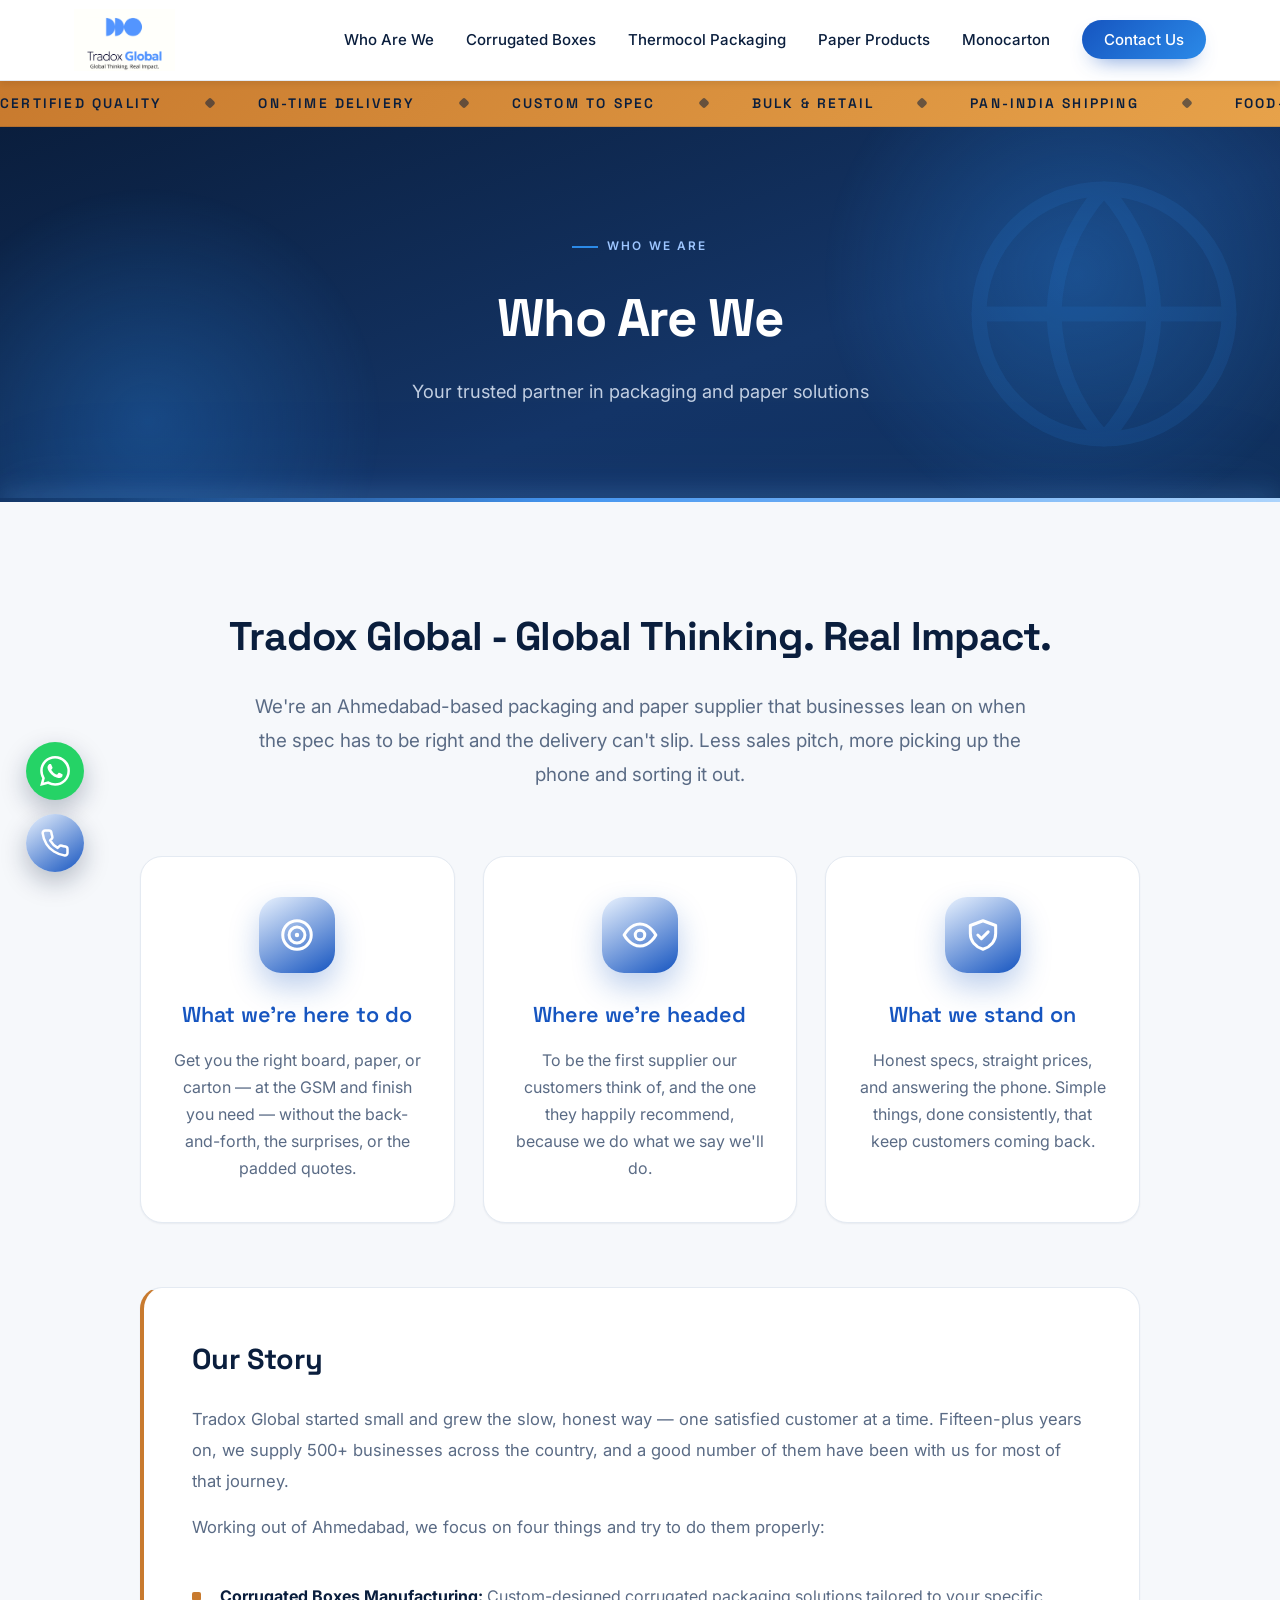
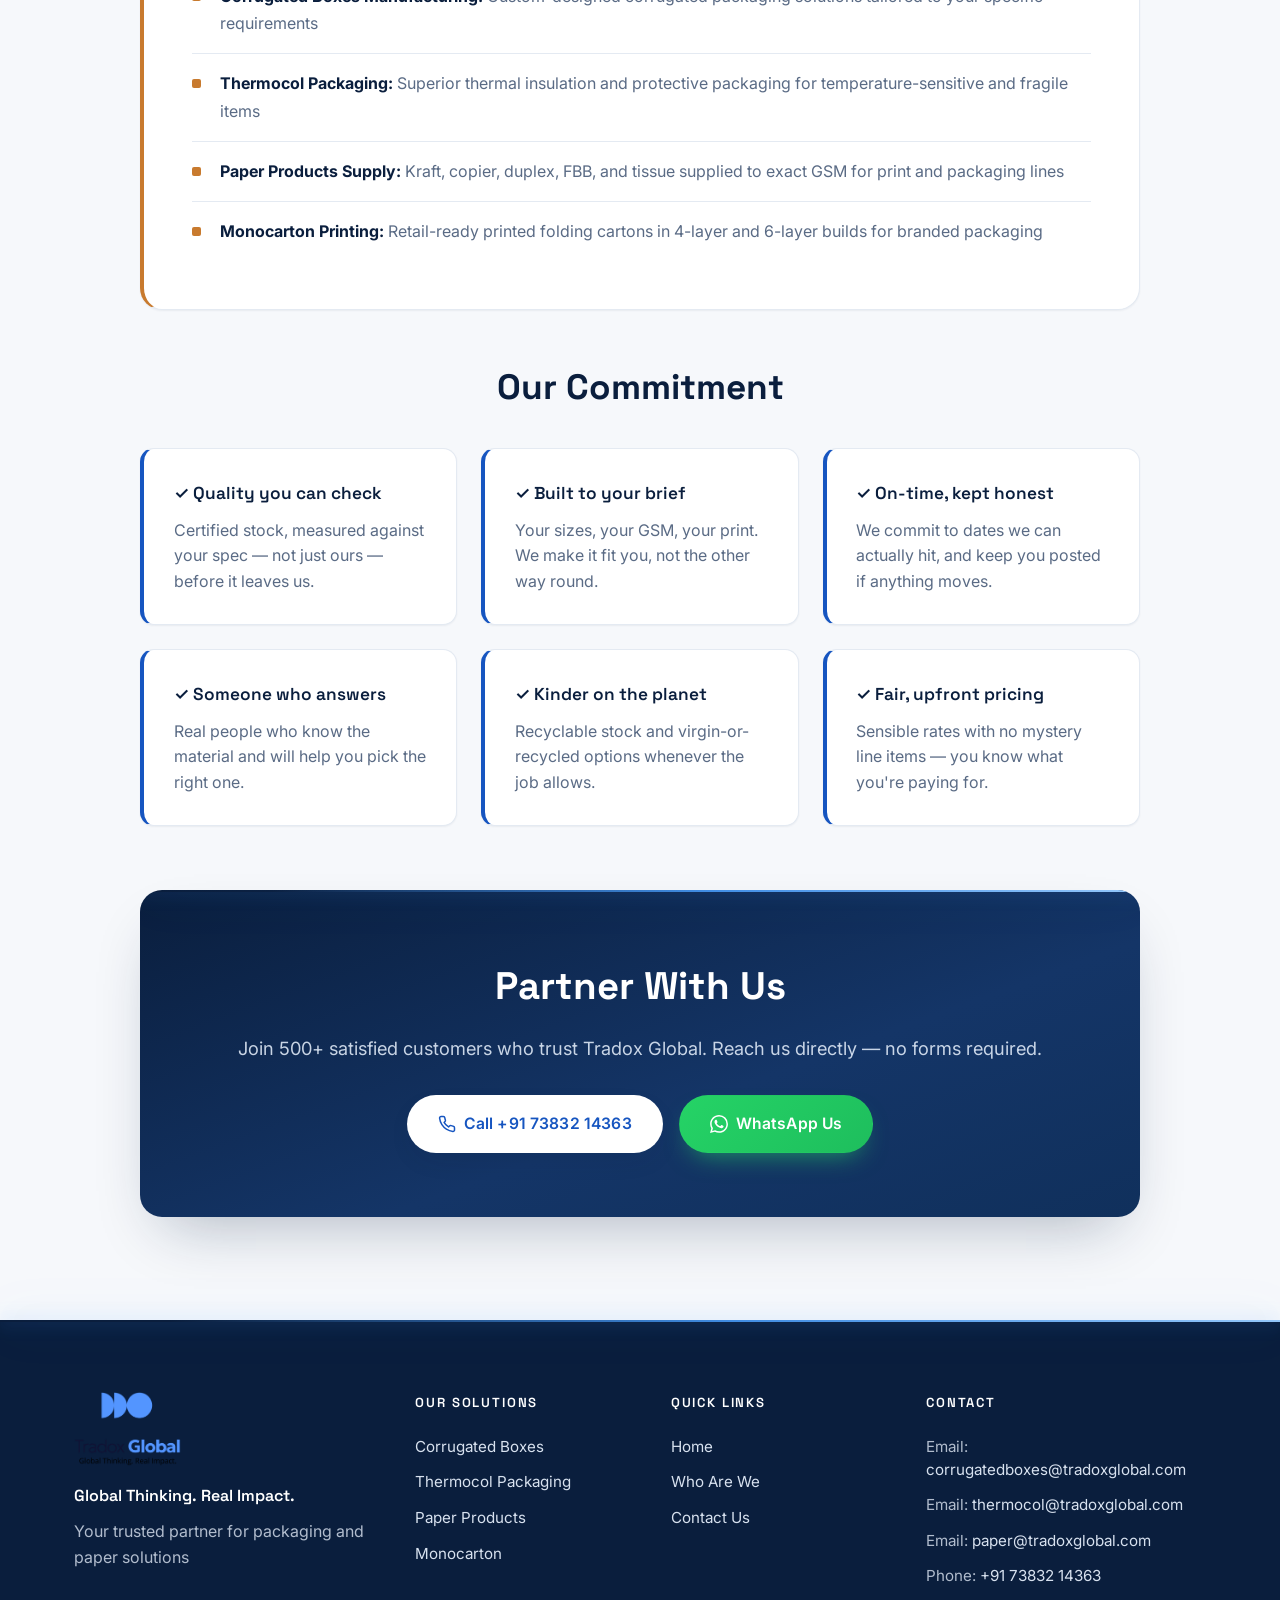
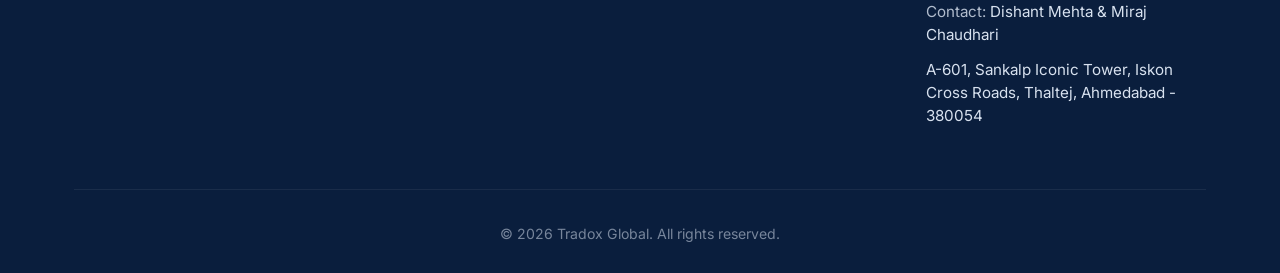
==== commit 2070272f: "Make footer contact details clickable without underlines Link email, phone, contact names, and offic" ====
--- a/about.html
+++ b/about.html
@@ -7,10 +7,19 @@
     <link rel="preconnect" href="https://fonts.googleapis.com">
     <link rel="preconnect" href="https://fonts.gstatic.com" crossorigin>
     <link href="https://fonts.googleapis.com/css2?family=Inter:wght@400;500;600;700&family=Space+Grotesk:wght@500;600;700&display=swap" rel="stylesheet">
-    <link rel="stylesheet" href="styles.css">
+    <link rel="stylesheet" href="styles.css?v=20261008c">
     <link rel="icon" type="image/svg+xml" href="/favicon.svg">
     <link rel="alternate icon" href="/logo.png">
     <link rel="apple-touch-icon" href="/logo.png">
+    <!-- Google tag (gtag.js) -->
+    <script async src="https://www.googletagmanager.com/gtag/js?id=AW-18438080213"></script>
+    <script>
+      window.dataLayer = window.dataLayer || [];
+      function gtag(){dataLayer.push(arguments);}
+      gtag('js', new Date());
+
+      gtag('config', 'AW-18438080213');
+    </script>
 </head>
 <body>
     <!-- Navigation -->
@@ -215,12 +224,12 @@
                 <div class="footer-col">
                     <h4>Contact</h4>
                     <ul>
-                        <li>Email: corrugatedboxes@tradoxglobal.com</li>
-                        <li>Email: thermocol@tradoxglobal.com</li>
-                        <li>Email: paper@tradoxglobal.com</li>
-                        <li>Phone: +91 73832 14363</li>
-                        <li>Contact: Dishant Mehta &amp; Miraj Chaudhari</li>
-                        <li>A-601, Sankalp Iconic Tower, Iskon Cross Roads, Thaltej, Ahmedabad - 380054</li>
+                        <li>Email: <a href="mailto:corrugatedboxes@tradoxglobal.com">corrugatedboxes@tradoxglobal.com</a></li>
+                        <li>Email: <a href="mailto:thermocol@tradoxglobal.com">thermocol@tradoxglobal.com</a></li>
+                        <li>Email: <a href="mailto:paper@tradoxglobal.com">paper@tradoxglobal.com</a></li>
+                        <li>Phone: <a href="tel:+917383214363">+91 73832 14363</a></li>
+                        <li>Contact: <a href="tel:+917383214363">Dishant Mehta &amp; Miraj Chaudhari</a></li>
+                        <li><a href="https://maps.google.com/?q=Sankalp+Iconic+Tower+Iskon+Cross+Roads+Thaltej+Ahmedabad+380054" target="_blank" rel="noopener">A-601, Sankalp Iconic Tower, Iskon Cross Roads, Thaltej, Ahmedabad - 380054</a></li>
                     </ul>
                 </div>
             </div>
@@ -243,6 +252,6 @@
         </a>
     </div>
 
-    <script src="script.js"></script>
+    <script src="script.js?v=20260910c"></script>
 </body>
 </html>
--- a/styles.css
+++ b/styles.css
@@ -64,9 +64,28 @@
 
 /* Interior page themes, grounded in each product's material */
 body.theme-kraft { --page-accent: #C0731F; --page-accent-2: #E7A24A; --page-tint: #FBF0E1; --page-glow: rgba(200, 122, 46, 0.34); }
-body.theme-cyan  { --page-accent: #1487A6; --page-accent-2: #35B5D1; --page-tint: #E2F4F9; --page-glow: rgba(53, 181, 209, 0.32); }
+body.theme-cyan  {
+    --page-accent: #1487A6;
+    --page-accent-2: #35B5D1;
+    --page-tint: #E2F4F9;
+    --product-photo-bg: #E9F3F8;
+    --page-glow: rgba(53, 181, 209, 0.32);
+}
+
+body.theme-cyan .product-range {
+    background:
+        radial-gradient(130% 120% at 50% 0%, color-mix(in srgb, var(--page-accent) 12%, transparent), transparent 58%),
+        linear-gradient(180deg, var(--page-tint) 0%, var(--product-photo-bg) 42%, var(--product-photo-bg) 100%);
+}
 body.theme-paper { --page-accent: #3F8552; --page-accent-2: #5FB27A; --page-tint: #E7F5EC; --page-glow: rgba(95, 178, 122, 0.32); }
-body.theme-mono  { --page-accent: #7A4FB0; --page-accent-2: #A579D8; --page-tint: #F1EAFB; --page-glow: rgba(165, 121, 216, 0.32); }
+body.theme-mono  {
+    --page-accent: #7A4FB0;
+    --page-accent-2: #A579D8;
+    --page-tint: #F1EAFB;
+    /* Matches Gemini product mockup backgrounds (sampled from asset corners) */
+    --product-photo-bg: #E8DEF5;
+    --page-glow: rgba(165, 121, 216, 0.32);
+}
 
 /* ---------- Base ---------- */
 html {
@@ -696,6 +715,78 @@
 .why-choose-us { background: var(--white); }
 .industries { background: var(--white); }
 
+/* ---------- Trusted-by proof band (compact, below hero) ---------- */
+.clients-strip {
+    padding: 2.25rem 0 2.5rem;
+    background: var(--white);
+    border-bottom: 1px solid var(--line);
+    overflow: hidden;
+}
+
+.clients-strip-label {
+    margin: 0 0 1.6rem;
+    text-align: center;
+    font-size: 0.78rem;
+    font-weight: 600;
+    letter-spacing: 0.14em;
+    text-transform: uppercase;
+    color: var(--muted);
+}
+
+.clients-marquee {
+    position: relative;
+    width: 100%;
+    overflow: hidden;
+    -webkit-mask-image: linear-gradient(90deg, transparent, #000 7%, #000 93%, transparent);
+    mask-image: linear-gradient(90deg, transparent, #000 7%, #000 93%, transparent);
+}
+
+.clients-track {
+    display: flex;
+    align-items: center;
+    width: max-content;
+    animation: clientsScroll 22s linear infinite;
+}
+
+/* Desktop (mouse) pauses on hover. Excluded on touch so a tap doesn't
+   trigger a sticky :hover that leaves the marquee frozen. */
+@media (hover: hover) and (pointer: fine) {
+    .clients-marquee:hover .clients-track { animation-play-state: paused; }
+}
+
+/* Touch: pause only while the finger is held down, resume on release. */
+.clients-track.is-pressing { animation-play-state: paused; }
+
+/* Equal horizontal padding per item keeps the two duplicated sets perfectly
+   aligned, so the -50% loop is seamless. */
+.client-logo {
+    flex: 0 0 auto;
+    height: 54px;
+    padding: 0 clamp(1.5rem, 3.2vw, 3rem);
+    display: grid;
+    place-items: center;
+}
+
+.client-logo img {
+    max-height: 54px;
+    width: auto;
+    max-width: 190px;
+    object-fit: contain;
+    /* Cropped logos sit on white; multiply drops the white into the tinted band */
+    mix-blend-mode: multiply;
+    opacity: 1;
+    transition: transform 0.35s ease;
+}
+
+.client-logo:hover img {
+    transform: scale(1.06);
+}
+
+@keyframes clientsScroll {
+    from { transform: translateX(0); }
+    to { transform: translateX(-50%); }
+}
+
 /* Landing-page "Why Tradox" runs on a dark blue band */
 .why-choose-dark {
     background: var(--grad-ink);
@@ -1407,6 +1498,15 @@
 }
 
 .footer-col a:hover { color: var(--kraft-soft); }
+
+.footer-col ul li a {
+    color: rgba(233, 242, 254, 0.92);
+    text-decoration: none;
+}
+
+.footer-col ul li a:hover {
+    color: var(--kraft-soft);
+}
 
 .footer-bottom {
     text-align: center;
@@ -1609,6 +1709,36 @@
 .product-image svg .det { stroke-width: 1.7; }
 .product-card:hover .product-image svg { transform: scale(1.06) translateY(-2px); }
 
+/* Photo product cards: show full image (unchanged assets), scaled to the band */
+.product-image:has(> img) {
+    height: 260px;
+    display: flex;
+    align-items: stretch;
+    justify-content: stretch;
+    padding: 0;
+    background: var(--product-photo-bg, var(--page-tint));
+}
+
+body.theme-mono .product-range {
+    background:
+        radial-gradient(130% 120% at 50% 0%, color-mix(in srgb, var(--page-accent) 12%, transparent), transparent 58%),
+        linear-gradient(180deg, var(--page-tint) 0%, var(--product-photo-bg) 42%, var(--product-photo-bg) 100%);
+}
+
+.product-image > img {
+    position: absolute;
+    inset: 0;
+    width: 100%;
+    height: 100%;
+    object-fit: contain;
+    object-position: center;
+    border-radius: 0;
+}
+
+.product-card:hover .product-image > img {
+    transform: scale(1.03);
+}
+
 /* fluted baseline on product imagery */
 .product-image::after {
     content: "";
@@ -2086,6 +2216,20 @@
     .page-hero p { font-size: 1rem; }
     .contact-cta-title { font-size: clamp(1.75rem, 7.4vw, 2.3rem); }
     .contact-cta-sub { font-size: 0.98rem; }
+
+    .product-image:has(> img) { height: 220px; }
+
+    /* Compact trusted-by band */
+    .clients-strip { padding: 1.75rem 0 2rem; }
+    .clients-strip-label {
+        font-size: 0.66rem;
+        letter-spacing: 0.12em;
+        line-height: 1.5;
+        margin-bottom: 1.25rem;
+        padding: 0 0.5rem;
+    }
+    .client-logo { height: 40px; padding: 0 1.4rem; }
+    .client-logo img { max-height: 40px; max-width: 130px; }
 
     /* Single-column card grids — avoids overflow on narrow phones */
     .solutions-grid,
